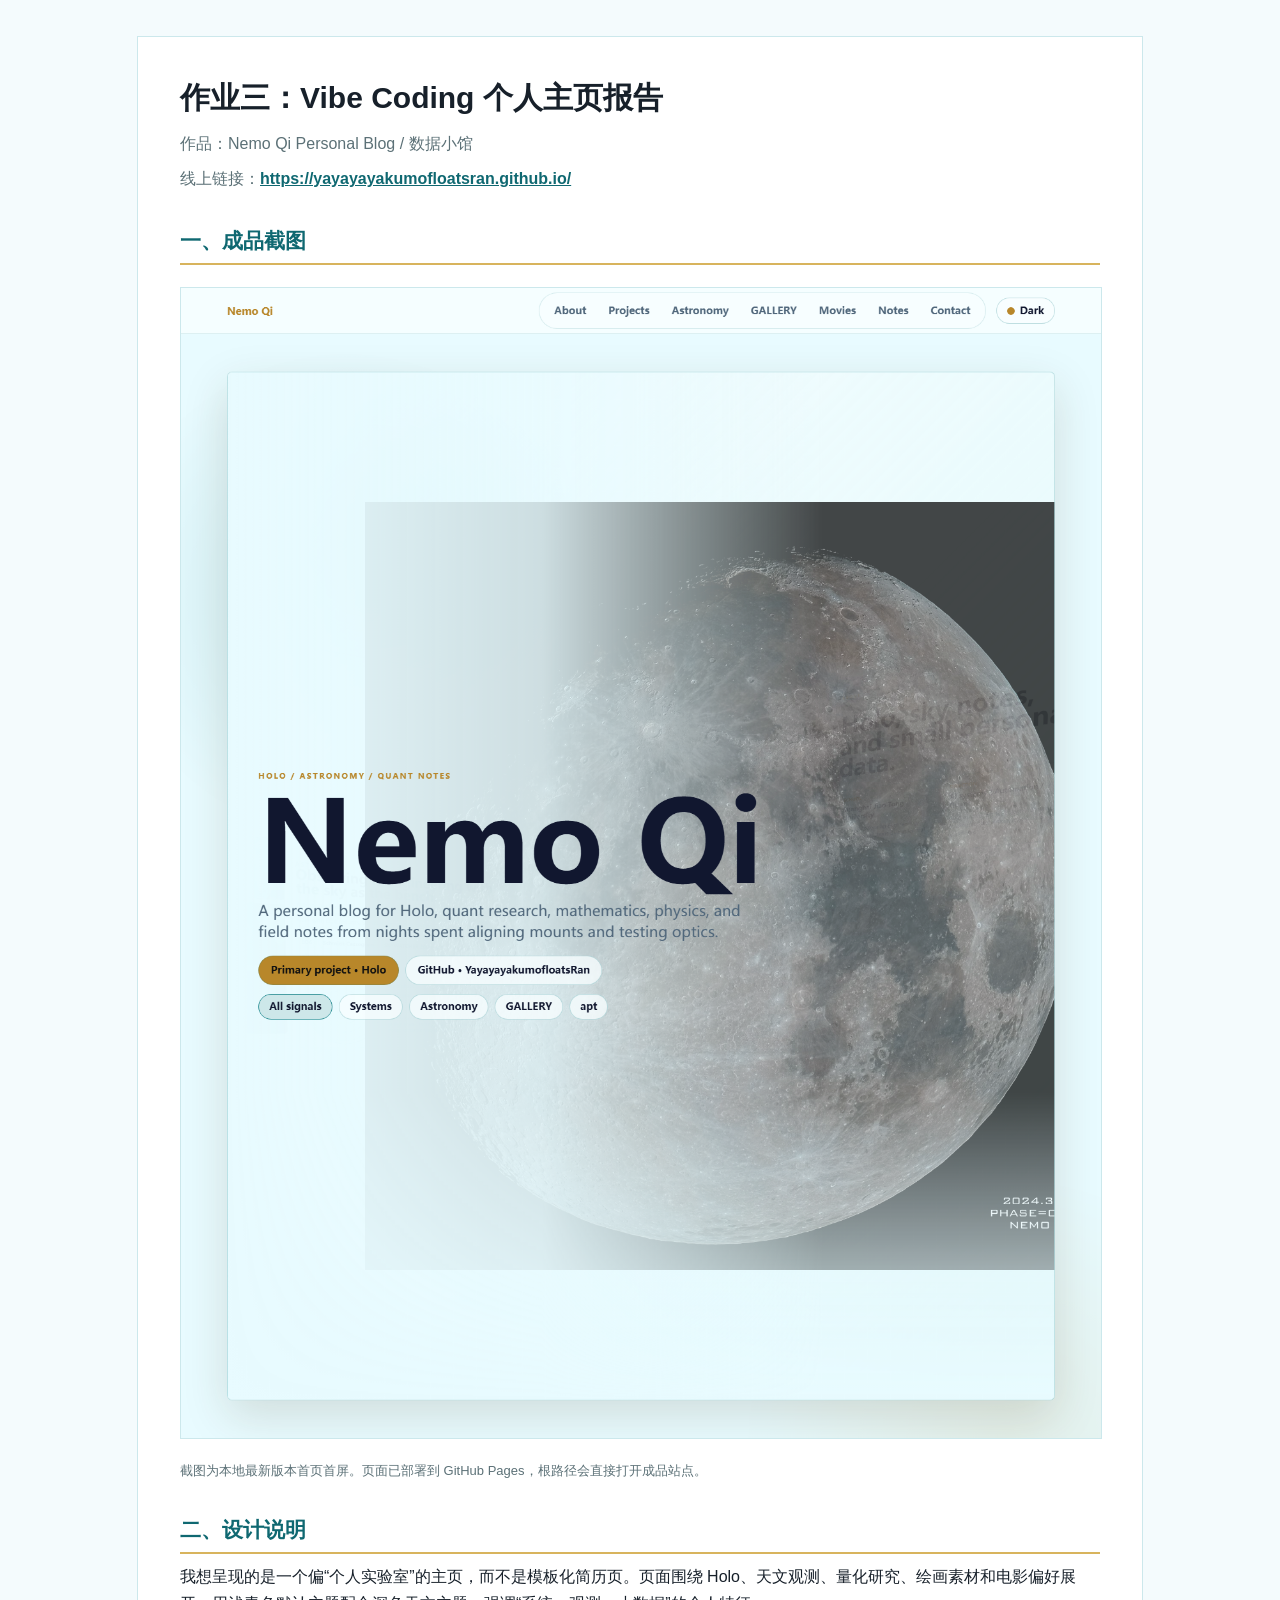
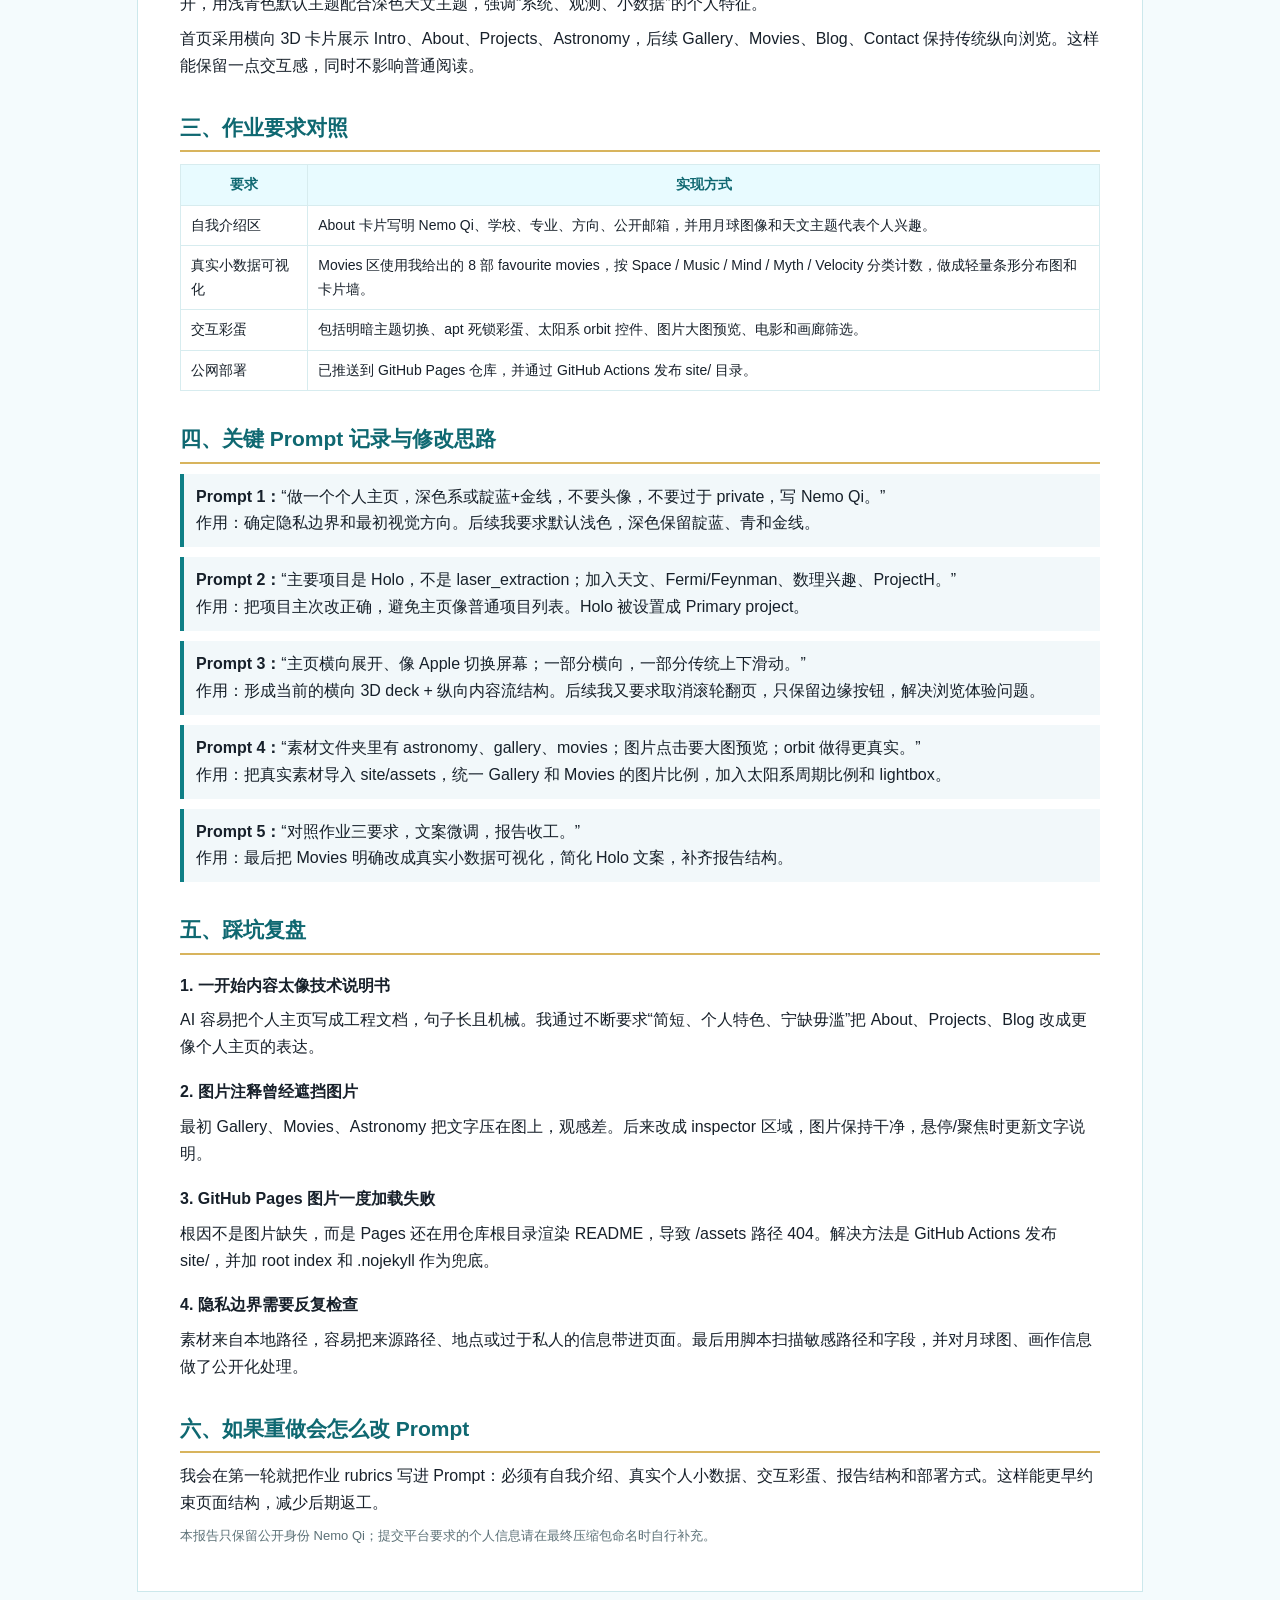
==== docs/assignment_report.html @ cadf2d02 "Finalize assignment copy and report" ====
<!doctype html>
<html lang="zh-CN">
<head>
  <meta charset="UTF-8" />
  <title>作业三 Vibe Coding 个人主页报告</title>
  <style>
    :root { color: #17202a; background: #f4fbfd; font-family: "Microsoft YaHei", "Segoe UI", sans-serif; }
    body { margin: 0; padding: 36px; line-height: 1.68; }
    main { max-width: 920px; margin: 0 auto; padding: 36px 42px; background: #ffffff; border: 1px solid #cce8ec; }
    h1 { margin: 0 0 8px; font-size: 30px; }
    h2 { margin: 30px 0 10px; font-size: 21px; color: #0f6871; border-bottom: 2px solid #d8b45d; padding-bottom: 5px; }
    h3 { margin: 18px 0 6px; font-size: 16px; color: #17202a; }
    p { margin: 8px 0; }
    a { color: #0f6871; font-weight: 700; }
    img { max-width: 100%; border: 1px solid #cce8ec; margin: 12px 0 4px; }
    table { width: 100%; border-collapse: collapse; margin: 12px 0; font-size: 14px; }
    th, td { border: 1px solid #d7ecef; padding: 8px 10px; vertical-align: top; }
    th { background: #e8fbff; color: #0f6871; }
    ul { margin: 8px 0 8px 20px; padding: 0; }
    .meta { color: #5c7177; }
    .shot-note { color: #5c7177; font-size: 13px; }
    .prompt { background: #f2f8fa; border-left: 4px solid #0f7f86; padding: 10px 12px; margin: 10px 0; }
    .small { color: #5c7177; font-size: 13px; }
  </style>
</head>
<body>
<main>
  <h1>作业三：Vibe Coding 个人主页报告</h1>
  <p class="meta">作品：Nemo Qi Personal Blog / 数据小馆</p>
  <p class="meta">线上链接：<a href="https://yayayayakumofloatsran.github.io/">https://yayayayakumofloatsran.github.io/</a></p>

  <h2>一、成品截图</h2>
  <img src="report_assets/homepage-screenshot.png" alt="Nemo Qi personal homepage screenshot" />
  <p class="shot-note">截图为本地最新版本首页首屏。页面已部署到 GitHub Pages，根路径会直接打开成品站点。</p>

  <h2>二、设计说明</h2>
  <p>我想呈现的是一个偏“个人实验室”的主页，而不是模板化简历页。页面围绕 Holo、天文观测、量化研究、绘画素材和电影偏好展开，用浅青色默认主题配合深色天文主题，强调“系统、观测、小数据”的个人特征。</p>
  <p>首页采用横向 3D 卡片展示 Intro、About、Projects、Astronomy，后续 Gallery、Movies、Blog、Contact 保持传统纵向浏览。这样能保留一点交互感，同时不影响普通阅读。</p>

  <h2>三、作业要求对照</h2>
  <table>
    <tr><th>要求</th><th>实现方式</th></tr>
    <tr><td>自我介绍区</td><td>About 卡片写明 Nemo Qi、学校、专业、方向、公开邮箱，并用月球图像和天文主题代表个人兴趣。</td></tr>
    <tr><td>真实小数据可视化</td><td>Movies 区使用我给出的 8 部 favourite movies，按 Space / Music / Mind / Myth / Velocity 分类计数，做成轻量条形分布图和卡片墙。</td></tr>
    <tr><td>交互彩蛋</td><td>包括明暗主题切换、apt 死锁彩蛋、太阳系 orbit 控件、图片大图预览、电影和画廊筛选。</td></tr>
    <tr><td>公网部署</td><td>已推送到 GitHub Pages 仓库，并通过 GitHub Actions 发布 site/ 目录。</td></tr>
  </table>

  <h2>四、关键 Prompt 记录与修改思路</h2>
  <div class="prompt"><strong>Prompt 1：</strong>“做一个个人主页，深色系或靛蓝+金线，不要头像，不要过于 private，写 Nemo Qi。”<br />作用：确定隐私边界和最初视觉方向。后续我要求默认浅色，深色保留靛蓝、青和金线。</div>
  <div class="prompt"><strong>Prompt 2：</strong>“主要项目是 Holo，不是 laser_extraction；加入天文、Fermi/Feynman、数理兴趣、ProjectH。”<br />作用：把项目主次改正确，避免主页像普通项目列表。Holo 被设置成 Primary project。</div>
  <div class="prompt"><strong>Prompt 3：</strong>“主页横向展开、像 Apple 切换屏幕；一部分横向，一部分传统上下滑动。”<br />作用：形成当前的横向 3D deck + 纵向内容流结构。后续我又要求取消滚轮翻页，只保留边缘按钮，解决浏览体验问题。</div>
  <div class="prompt"><strong>Prompt 4：</strong>“素材文件夹里有 astronomy、gallery、movies；图片点击要大图预览；orbit 做得更真实。”<br />作用：把真实素材导入 site/assets，统一 Gallery 和 Movies 的图片比例，加入太阳系周期比例和 lightbox。</div>
  <div class="prompt"><strong>Prompt 5：</strong>“对照作业三要求，文案微调，报告收工。”<br />作用：最后把 Movies 明确改成真实小数据可视化，简化 Holo 文案，补齐报告结构。</div>

  <h2>五、踩坑复盘</h2>
  <h3>1. 一开始内容太像技术说明书</h3>
  <p>AI 容易把个人主页写成工程文档，句子长且机械。我通过不断要求“简短、个人特色、宁缺毋滥”把 About、Projects、Blog 改成更像个人主页的表达。</p>
  <h3>2. 图片注释曾经遮挡图片</h3>
  <p>最初 Gallery、Movies、Astronomy 把文字压在图上，观感差。后来改成 inspector 区域，图片保持干净，悬停/聚焦时更新文字说明。</p>
  <h3>3. GitHub Pages 图片一度加载失败</h3>
  <p>根因不是图片缺失，而是 Pages 还在用仓库根目录渲染 README，导致 /assets 路径 404。解决方法是 GitHub Actions 发布 site/，并加 root index 和 .nojekyll 作为兜底。</p>
  <h3>4. 隐私边界需要反复检查</h3>
  <p>素材来自本地路径，容易把来源路径、地点或过于私人的信息带进页面。最后用脚本扫描敏感路径和字段，并对月球图、画作信息做了公开化处理。</p>

  <h2>六、如果重做会怎么改 Prompt</h2>
  <p>我会在第一轮就把作业 rubrics 写进 Prompt：必须有自我介绍、真实个人小数据、交互彩蛋、报告结构和部署方式。这样能更早约束页面结构，减少后期返工。</p>
  <p class="small">本报告只保留公开身份 Nemo Qi；提交平台要求的个人信息请在最终压缩包命名时自行补充。</p>
</main>
</body>
</html>
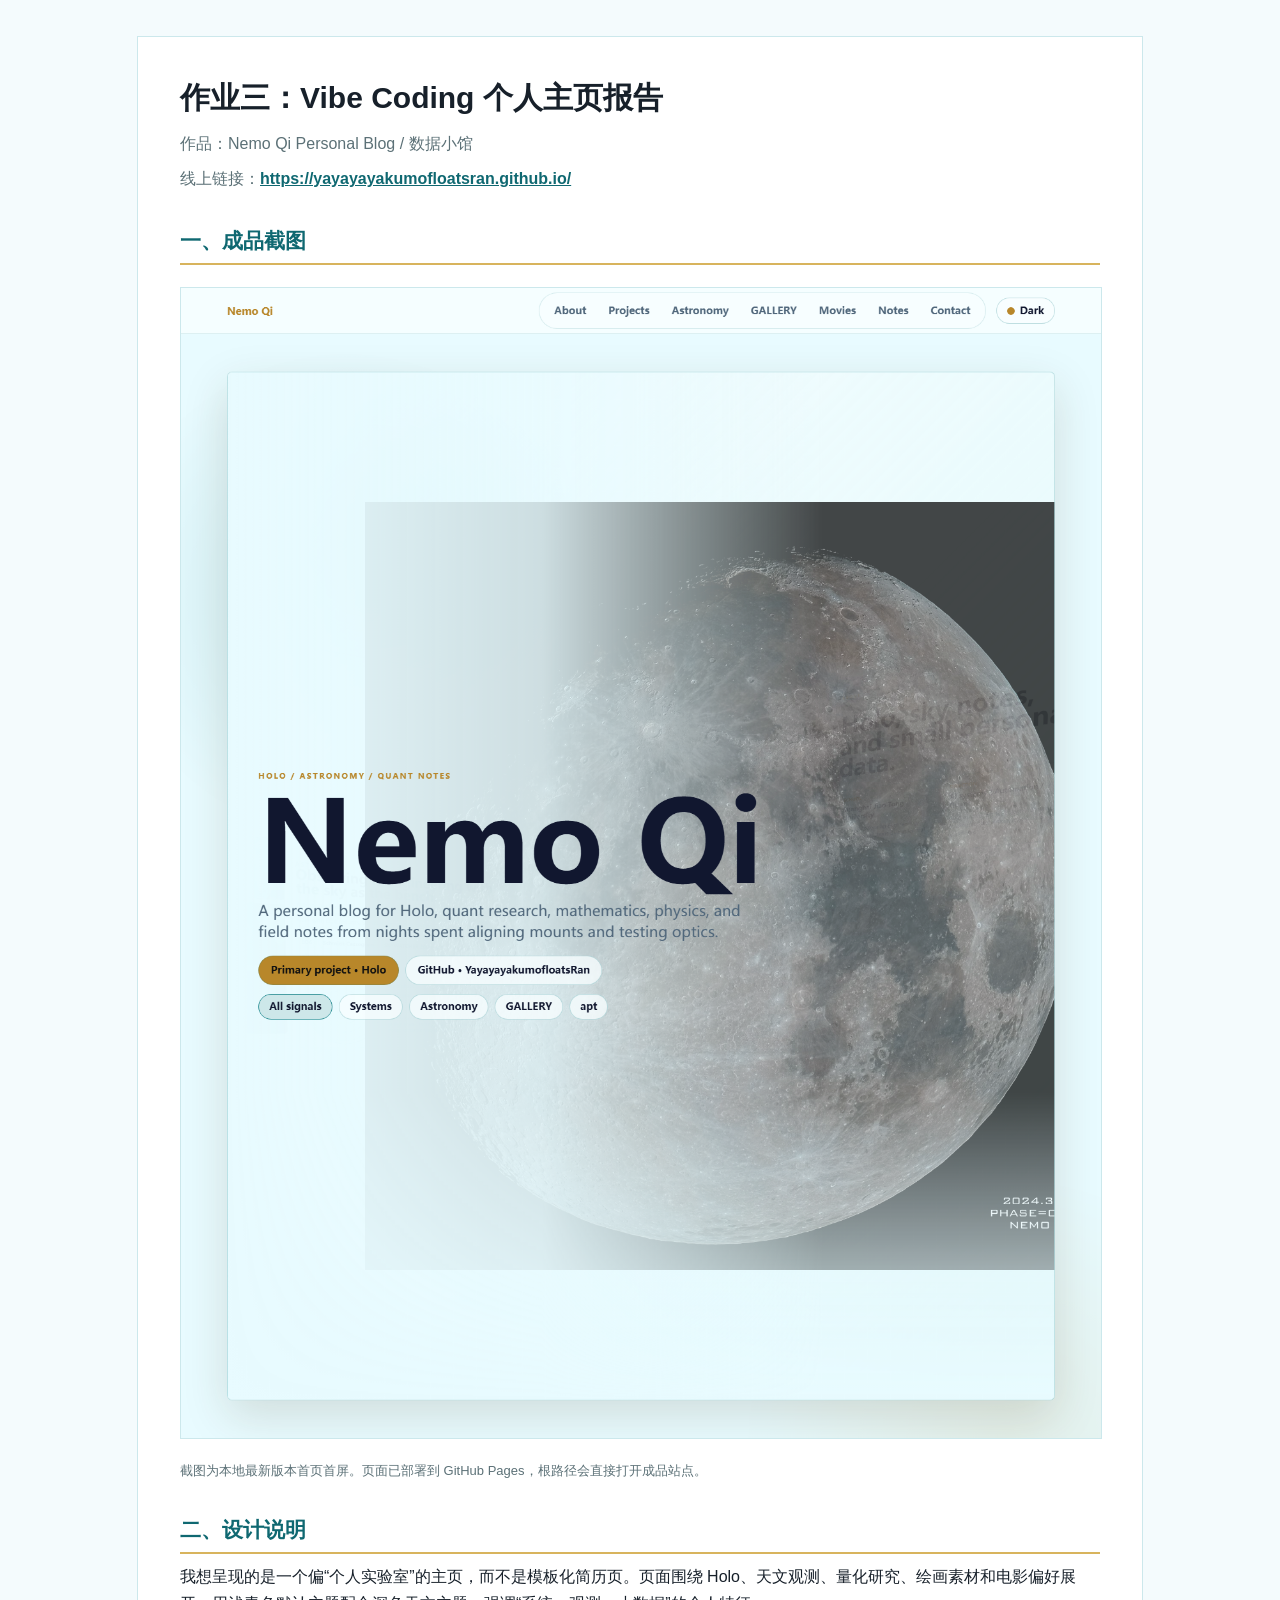
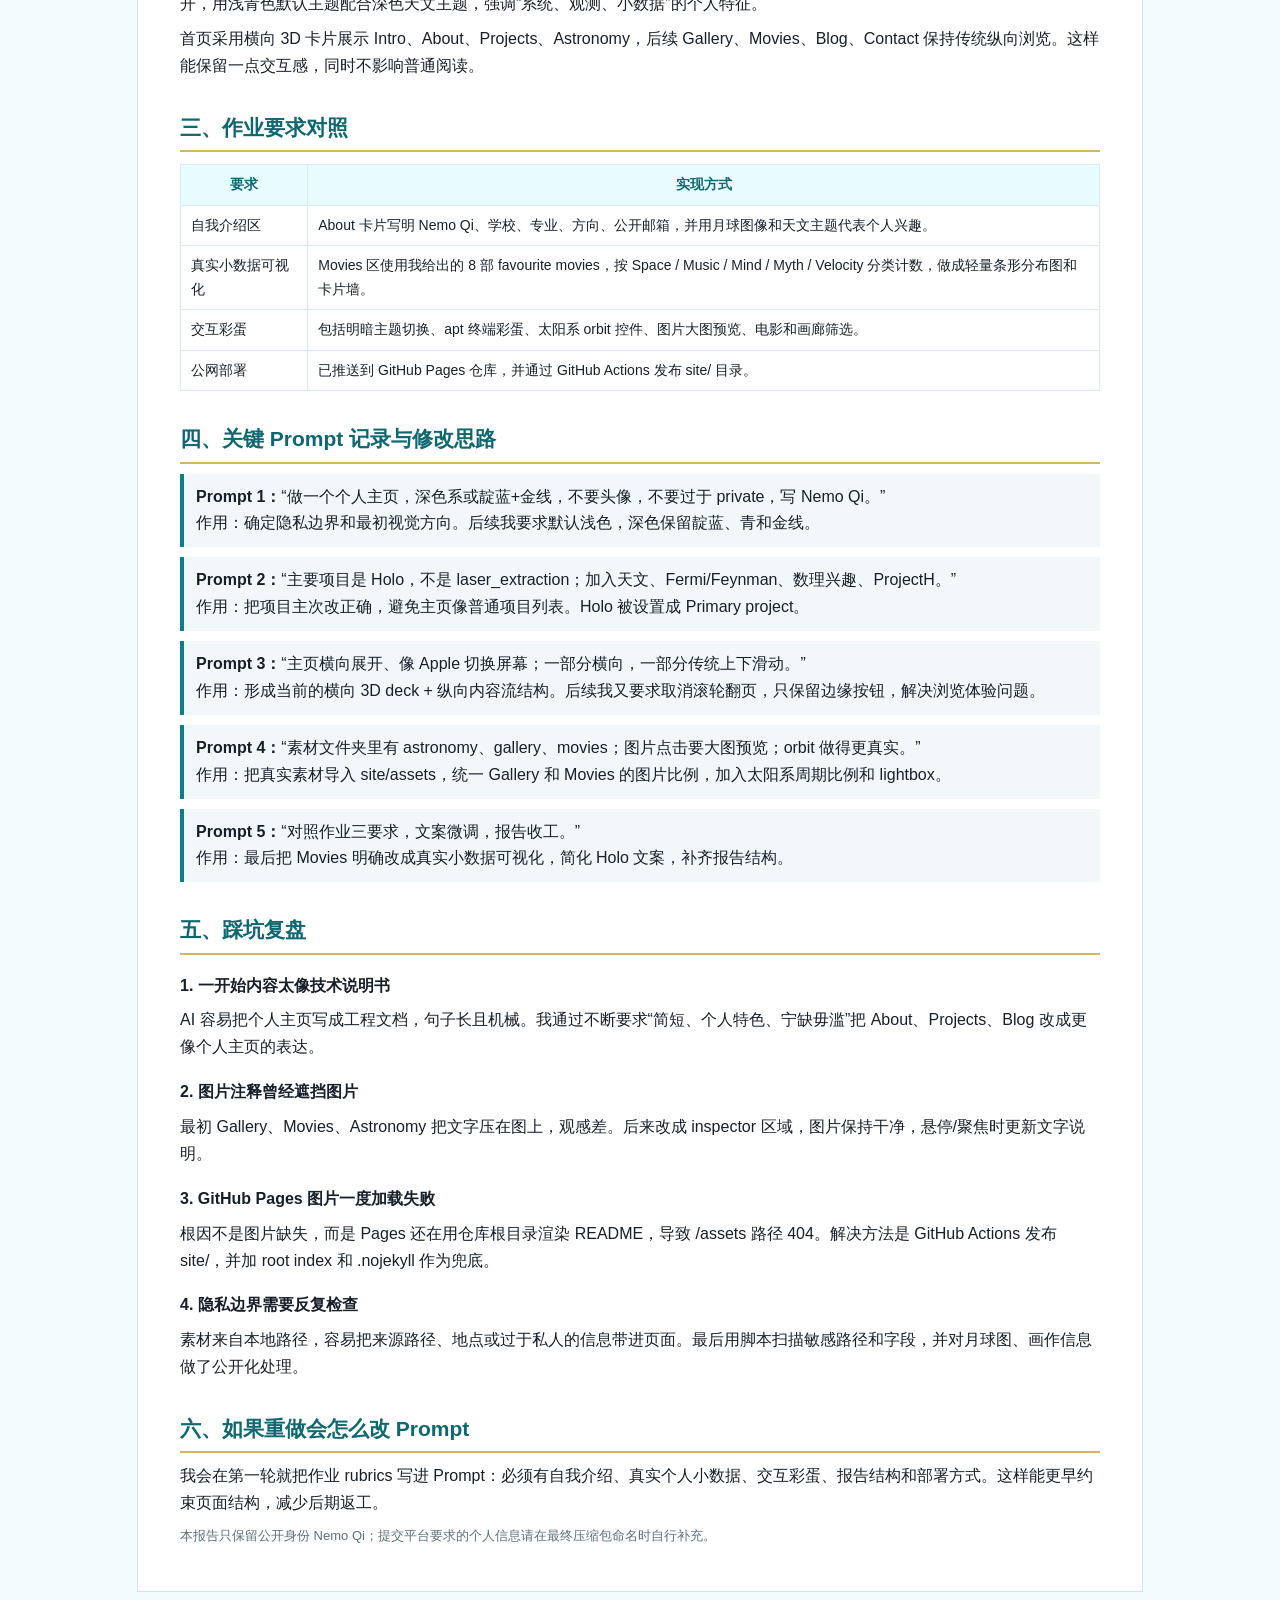
==== commit 47f6ebd4: "Tighten apt and contact copy" ====
--- a/docs/assignment_report.html
+++ b/docs/assignment_report.html
@@ -42,7 +42,7 @@
     <tr><th>要求</th><th>实现方式</th></tr>
     <tr><td>自我介绍区</td><td>About 卡片写明 Nemo Qi、学校、专业、方向、公开邮箱，并用月球图像和天文主题代表个人兴趣。</td></tr>
     <tr><td>真实小数据可视化</td><td>Movies 区使用我给出的 8 部 favourite movies，按 Space / Music / Mind / Myth / Velocity 分类计数，做成轻量条形分布图和卡片墙。</td></tr>
-    <tr><td>交互彩蛋</td><td>包括明暗主题切换、apt 死锁彩蛋、太阳系 orbit 控件、图片大图预览、电影和画廊筛选。</td></tr>
+    <tr><td>交互彩蛋</td><td>包括明暗主题切换、apt 终端彩蛋、太阳系 orbit 控件、图片大图预览、电影和画廊筛选。</td></tr>
     <tr><td>公网部署</td><td>已推送到 GitHub Pages 仓库，并通过 GitHub Actions 发布 site/ 目录。</td></tr>
   </table>
 
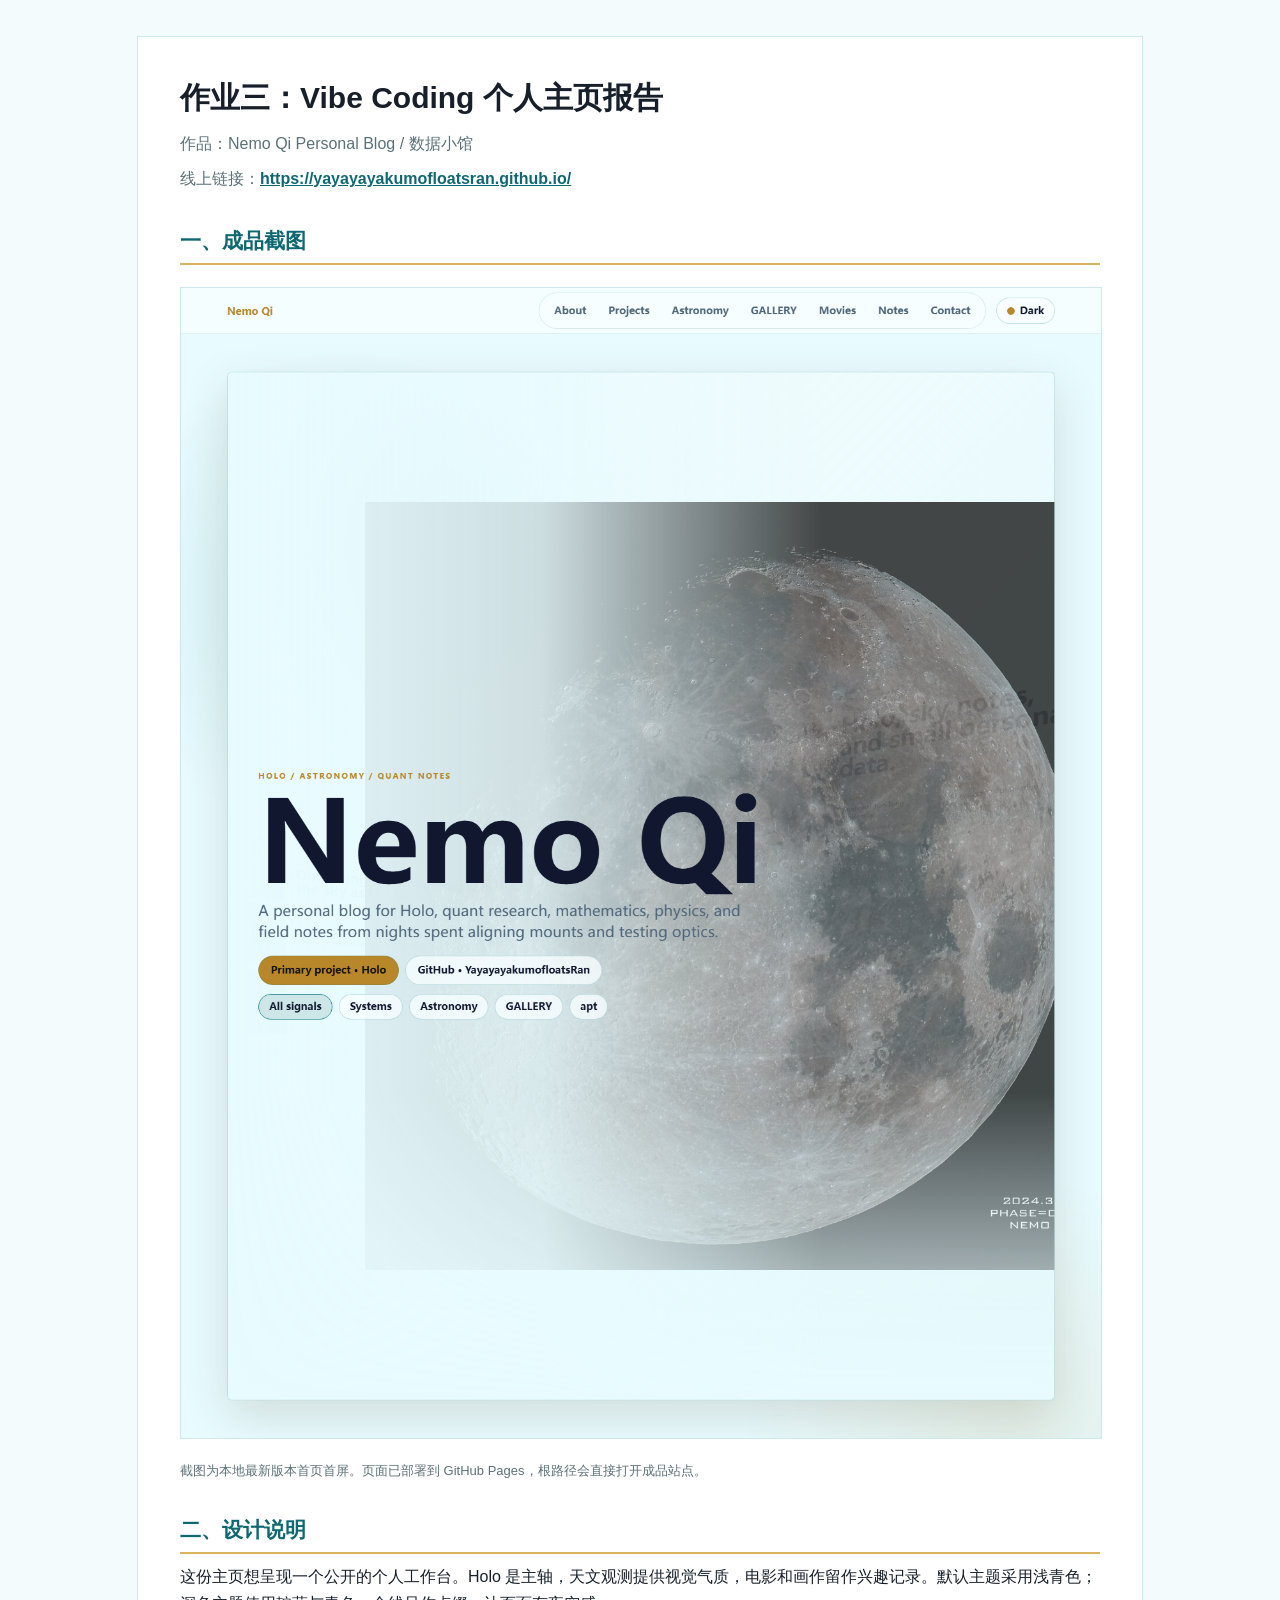
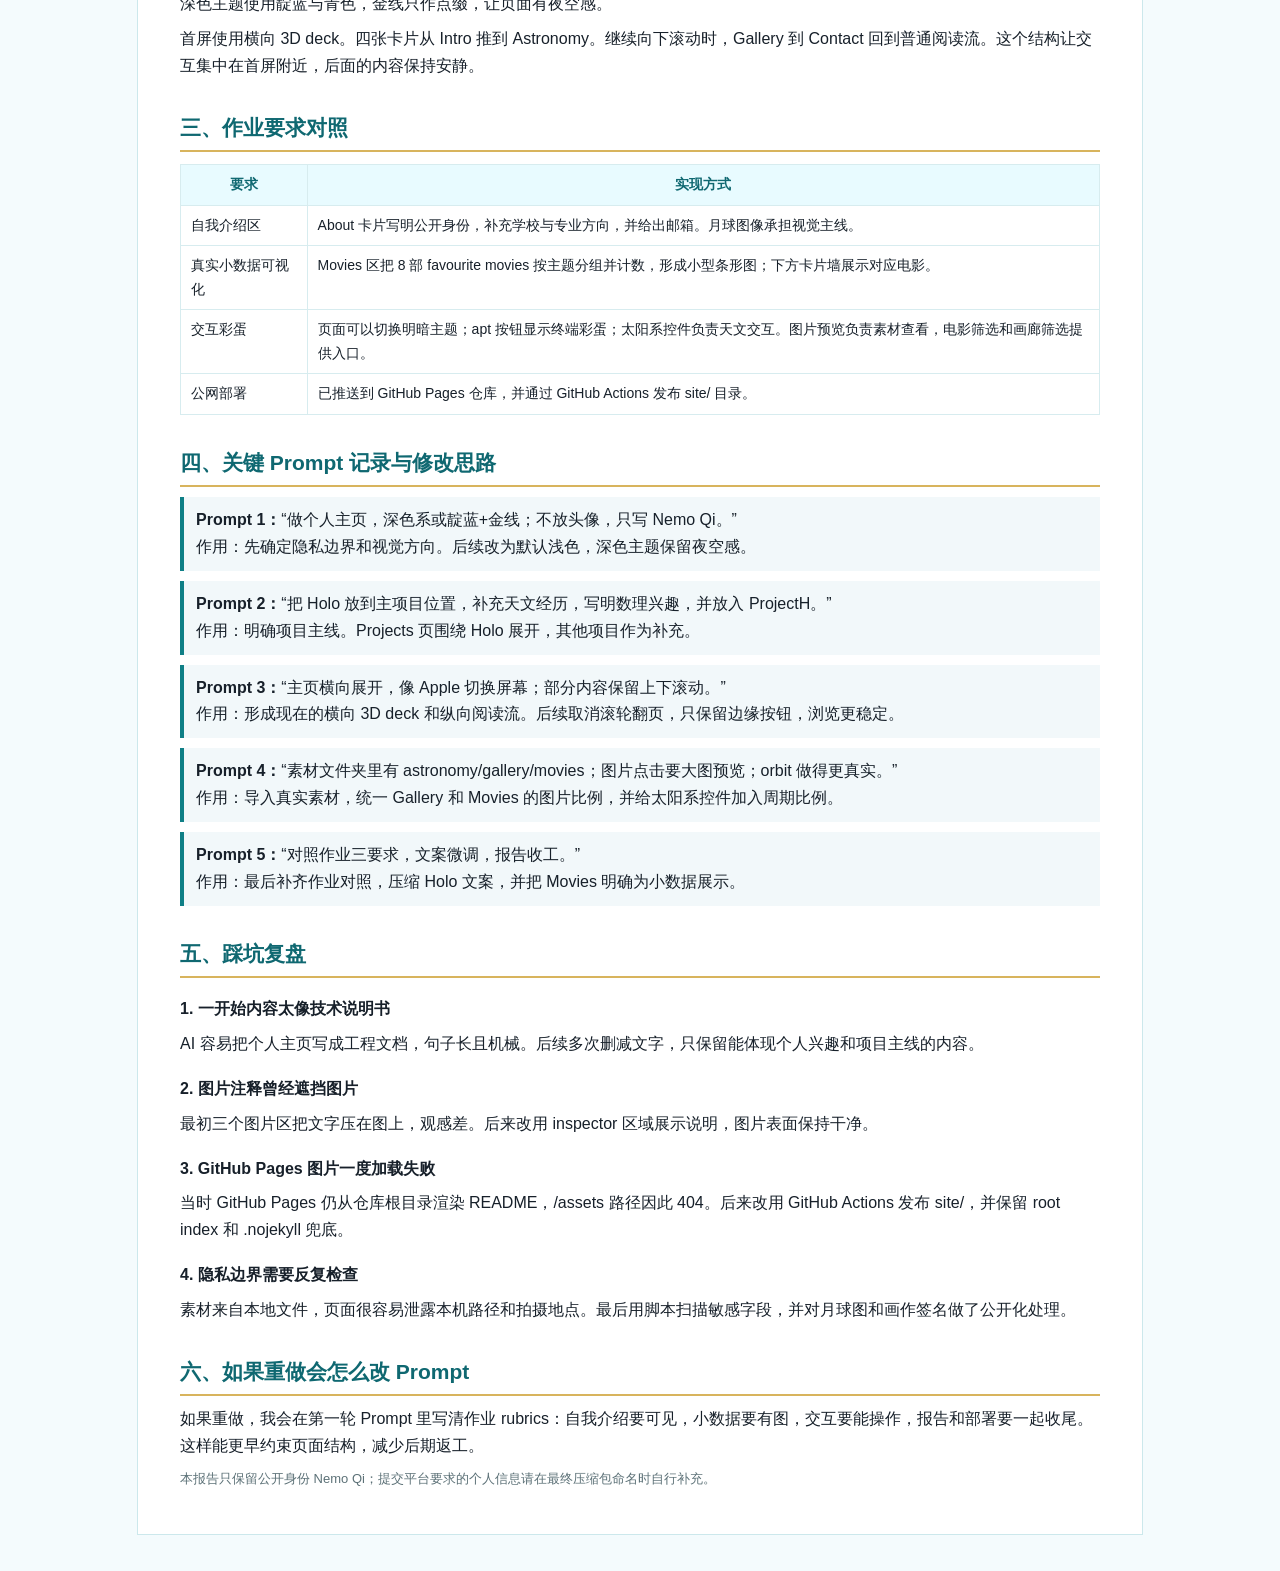
==== commit 8c73e48a: "Revise assignment report copy" ====
--- a/docs/assignment_report.html
+++ b/docs/assignment_report.html
@@ -34,37 +34,37 @@
   <p class="shot-note">截图为本地最新版本首页首屏。页面已部署到 GitHub Pages，根路径会直接打开成品站点。</p>
 
   <h2>二、设计说明</h2>
-  <p>我想呈现的是一个偏“个人实验室”的主页，而不是模板化简历页。页面围绕 Holo、天文观测、量化研究、绘画素材和电影偏好展开，用浅青色默认主题配合深色天文主题，强调“系统、观测、小数据”的个人特征。</p>
-  <p>首页采用横向 3D 卡片展示 Intro、About、Projects、Astronomy，后续 Gallery、Movies、Blog、Contact 保持传统纵向浏览。这样能保留一点交互感，同时不影响普通阅读。</p>
+  <p>这份主页想呈现一个公开的个人工作台。Holo 是主轴，天文观测提供视觉气质，电影和画作留作兴趣记录。默认主题采用浅青色；深色主题使用靛蓝与青色，金线只作点缀，让页面有夜空感。</p>
+  <p>首屏使用横向 3D deck。四张卡片从 Intro 推到 Astronomy。继续向下滚动时，Gallery 到 Contact 回到普通阅读流。这个结构让交互集中在首屏附近，后面的内容保持安静。</p>
 
   <h2>三、作业要求对照</h2>
   <table>
     <tr><th>要求</th><th>实现方式</th></tr>
-    <tr><td>自我介绍区</td><td>About 卡片写明 Nemo Qi、学校、专业、方向、公开邮箱，并用月球图像和天文主题代表个人兴趣。</td></tr>
-    <tr><td>真实小数据可视化</td><td>Movies 区使用我给出的 8 部 favourite movies，按 Space / Music / Mind / Myth / Velocity 分类计数，做成轻量条形分布图和卡片墙。</td></tr>
-    <tr><td>交互彩蛋</td><td>包括明暗主题切换、apt 终端彩蛋、太阳系 orbit 控件、图片大图预览、电影和画廊筛选。</td></tr>
+    <tr><td>自我介绍区</td><td>About 卡片写明公开身份，补充学校与专业方向，并给出邮箱。月球图像承担视觉主线。</td></tr>
+    <tr><td>真实小数据可视化</td><td>Movies 区把 8 部 favourite movies 按主题分组并计数，形成小型条形图；下方卡片墙展示对应电影。</td></tr>
+    <tr><td>交互彩蛋</td><td>页面可以切换明暗主题；apt 按钮显示终端彩蛋；太阳系控件负责天文交互。图片预览负责素材查看，电影筛选和画廊筛选提供入口。</td></tr>
     <tr><td>公网部署</td><td>已推送到 GitHub Pages 仓库，并通过 GitHub Actions 发布 site/ 目录。</td></tr>
   </table>
 
   <h2>四、关键 Prompt 记录与修改思路</h2>
-  <div class="prompt"><strong>Prompt 1：</strong>“做一个个人主页，深色系或靛蓝+金线，不要头像，不要过于 private，写 Nemo Qi。”<br />作用：确定隐私边界和最初视觉方向。后续我要求默认浅色，深色保留靛蓝、青和金线。</div>
-  <div class="prompt"><strong>Prompt 2：</strong>“主要项目是 Holo，不是 laser_extraction；加入天文、Fermi/Feynman、数理兴趣、ProjectH。”<br />作用：把项目主次改正确，避免主页像普通项目列表。Holo 被设置成 Primary project。</div>
-  <div class="prompt"><strong>Prompt 3：</strong>“主页横向展开、像 Apple 切换屏幕；一部分横向，一部分传统上下滑动。”<br />作用：形成当前的横向 3D deck + 纵向内容流结构。后续我又要求取消滚轮翻页，只保留边缘按钮，解决浏览体验问题。</div>
-  <div class="prompt"><strong>Prompt 4：</strong>“素材文件夹里有 astronomy、gallery、movies；图片点击要大图预览；orbit 做得更真实。”<br />作用：把真实素材导入 site/assets，统一 Gallery 和 Movies 的图片比例，加入太阳系周期比例和 lightbox。</div>
-  <div class="prompt"><strong>Prompt 5：</strong>“对照作业三要求，文案微调，报告收工。”<br />作用：最后把 Movies 明确改成真实小数据可视化，简化 Holo 文案，补齐报告结构。</div>
+  <div class="prompt"><strong>Prompt 1：</strong>“做个人主页，深色系或靛蓝+金线；不放头像，只写 Nemo Qi。”<br />作用：先确定隐私边界和视觉方向。后续改为默认浅色，深色主题保留夜空感。</div>
+  <div class="prompt"><strong>Prompt 2：</strong>“把 Holo 放到主项目位置，补充天文经历，写明数理兴趣，并放入 ProjectH。”<br />作用：明确项目主线。Projects 页围绕 Holo 展开，其他项目作为补充。</div>
+  <div class="prompt"><strong>Prompt 3：</strong>“主页横向展开，像 Apple 切换屏幕；部分内容保留上下滚动。”<br />作用：形成现在的横向 3D deck 和纵向阅读流。后续取消滚轮翻页，只保留边缘按钮，浏览更稳定。</div>
+  <div class="prompt"><strong>Prompt 4：</strong>“素材文件夹里有 astronomy/gallery/movies；图片点击要大图预览；orbit 做得更真实。”<br />作用：导入真实素材，统一 Gallery 和 Movies 的图片比例，并给太阳系控件加入周期比例。</div>
+  <div class="prompt"><strong>Prompt 5：</strong>“对照作业三要求，文案微调，报告收工。”<br />作用：最后补齐作业对照，压缩 Holo 文案，并把 Movies 明确为小数据展示。</div>
 
   <h2>五、踩坑复盘</h2>
   <h3>1. 一开始内容太像技术说明书</h3>
-  <p>AI 容易把个人主页写成工程文档，句子长且机械。我通过不断要求“简短、个人特色、宁缺毋滥”把 About、Projects、Blog 改成更像个人主页的表达。</p>
+  <p>AI 容易把个人主页写成工程文档，句子长且机械。后续多次删减文字，只保留能体现个人兴趣和项目主线的内容。</p>
   <h3>2. 图片注释曾经遮挡图片</h3>
-  <p>最初 Gallery、Movies、Astronomy 把文字压在图上，观感差。后来改成 inspector 区域，图片保持干净，悬停/聚焦时更新文字说明。</p>
+  <p>最初三个图片区把文字压在图上，观感差。后来改用 inspector 区域展示说明，图片表面保持干净。</p>
   <h3>3. GitHub Pages 图片一度加载失败</h3>
-  <p>根因不是图片缺失，而是 Pages 还在用仓库根目录渲染 README，导致 /assets 路径 404。解决方法是 GitHub Actions 发布 site/，并加 root index 和 .nojekyll 作为兜底。</p>
+  <p>当时 GitHub Pages 仍从仓库根目录渲染 README，/assets 路径因此 404。后来改用 GitHub Actions 发布 site/，并保留 root index 和 .nojekyll 兜底。</p>
   <h3>4. 隐私边界需要反复检查</h3>
-  <p>素材来自本地路径，容易把来源路径、地点或过于私人的信息带进页面。最后用脚本扫描敏感路径和字段，并对月球图、画作信息做了公开化处理。</p>
+  <p>素材来自本地文件，页面很容易泄露本机路径和拍摄地点。最后用脚本扫描敏感字段，并对月球图和画作签名做了公开化处理。</p>
 
   <h2>六、如果重做会怎么改 Prompt</h2>
-  <p>我会在第一轮就把作业 rubrics 写进 Prompt：必须有自我介绍、真实个人小数据、交互彩蛋、报告结构和部署方式。这样能更早约束页面结构，减少后期返工。</p>
+  <p>如果重做，我会在第一轮 Prompt 里写清作业 rubrics：自我介绍要可见，小数据要有图，交互要能操作，报告和部署要一起收尾。这样能更早约束页面结构，减少后期返工。</p>
   <p class="small">本报告只保留公开身份 Nemo Qi；提交平台要求的个人信息请在最终压缩包命名时自行补充。</p>
 </main>
 </body>
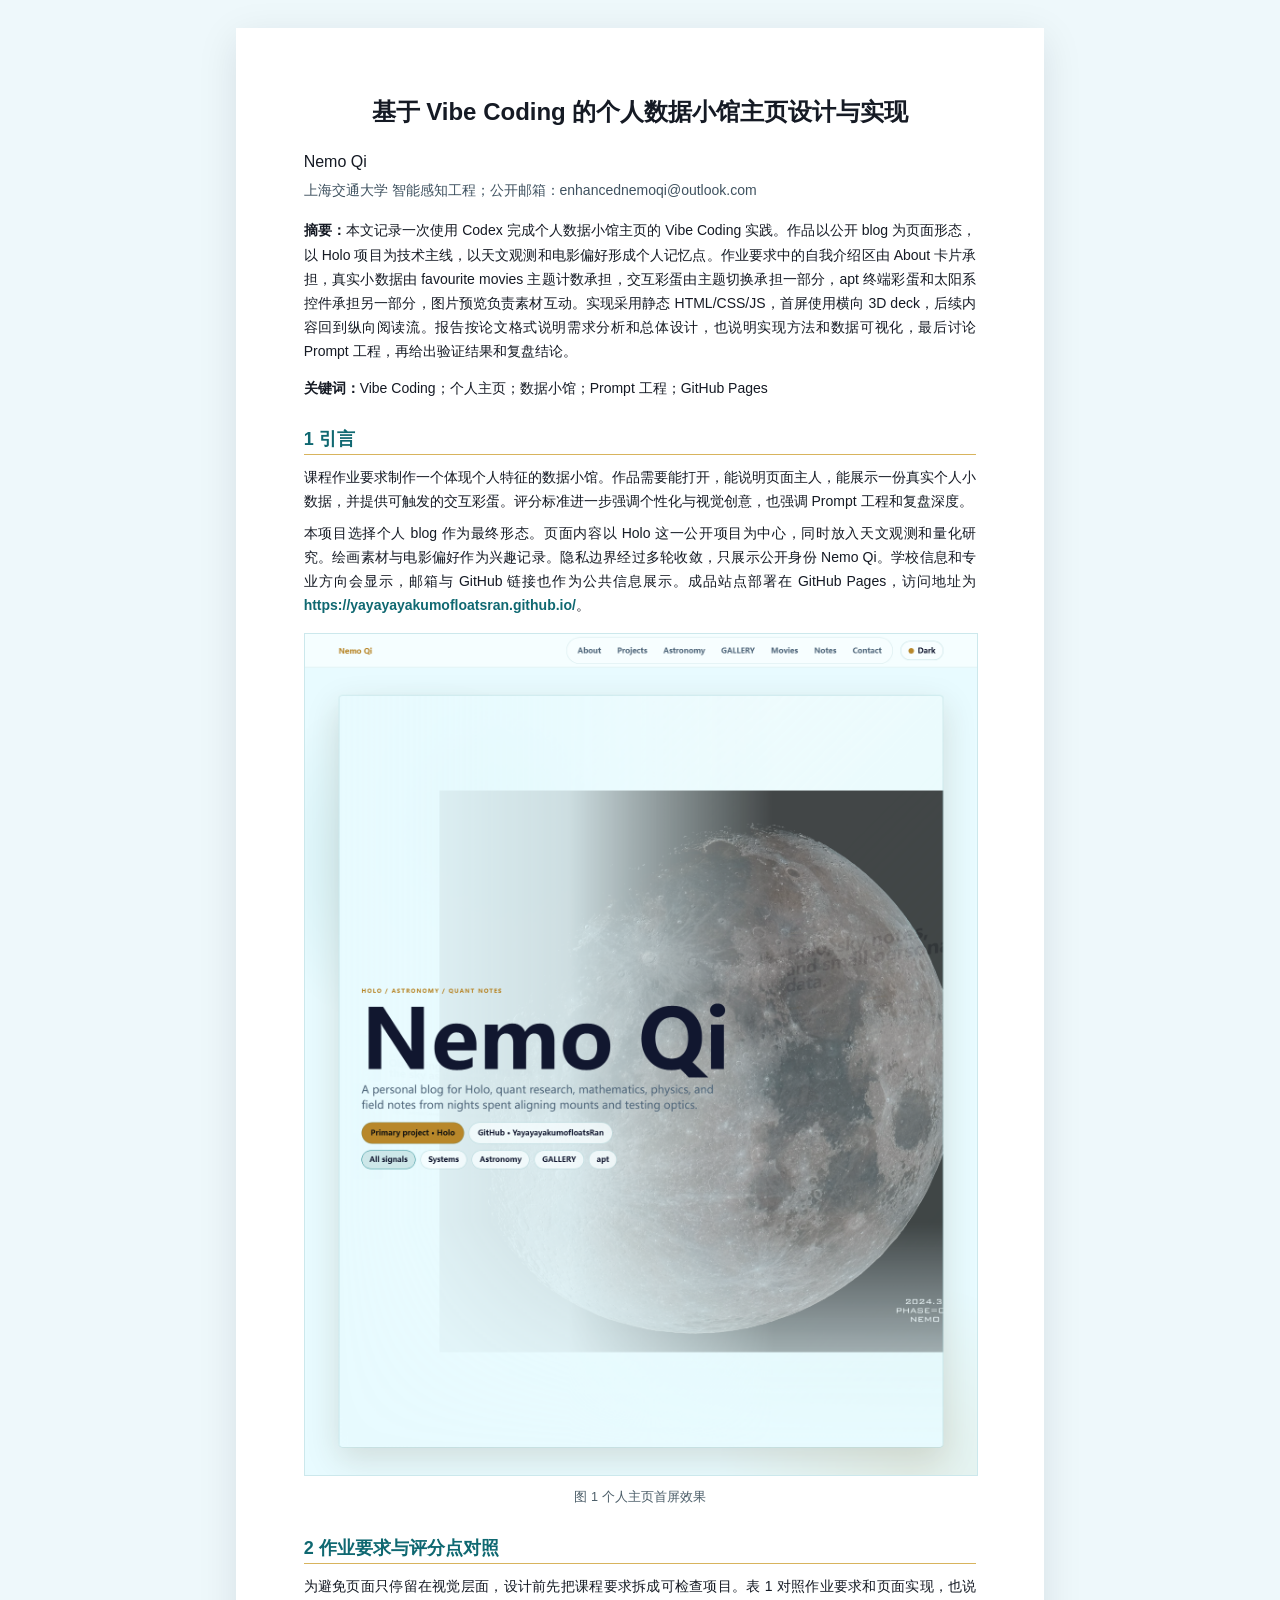
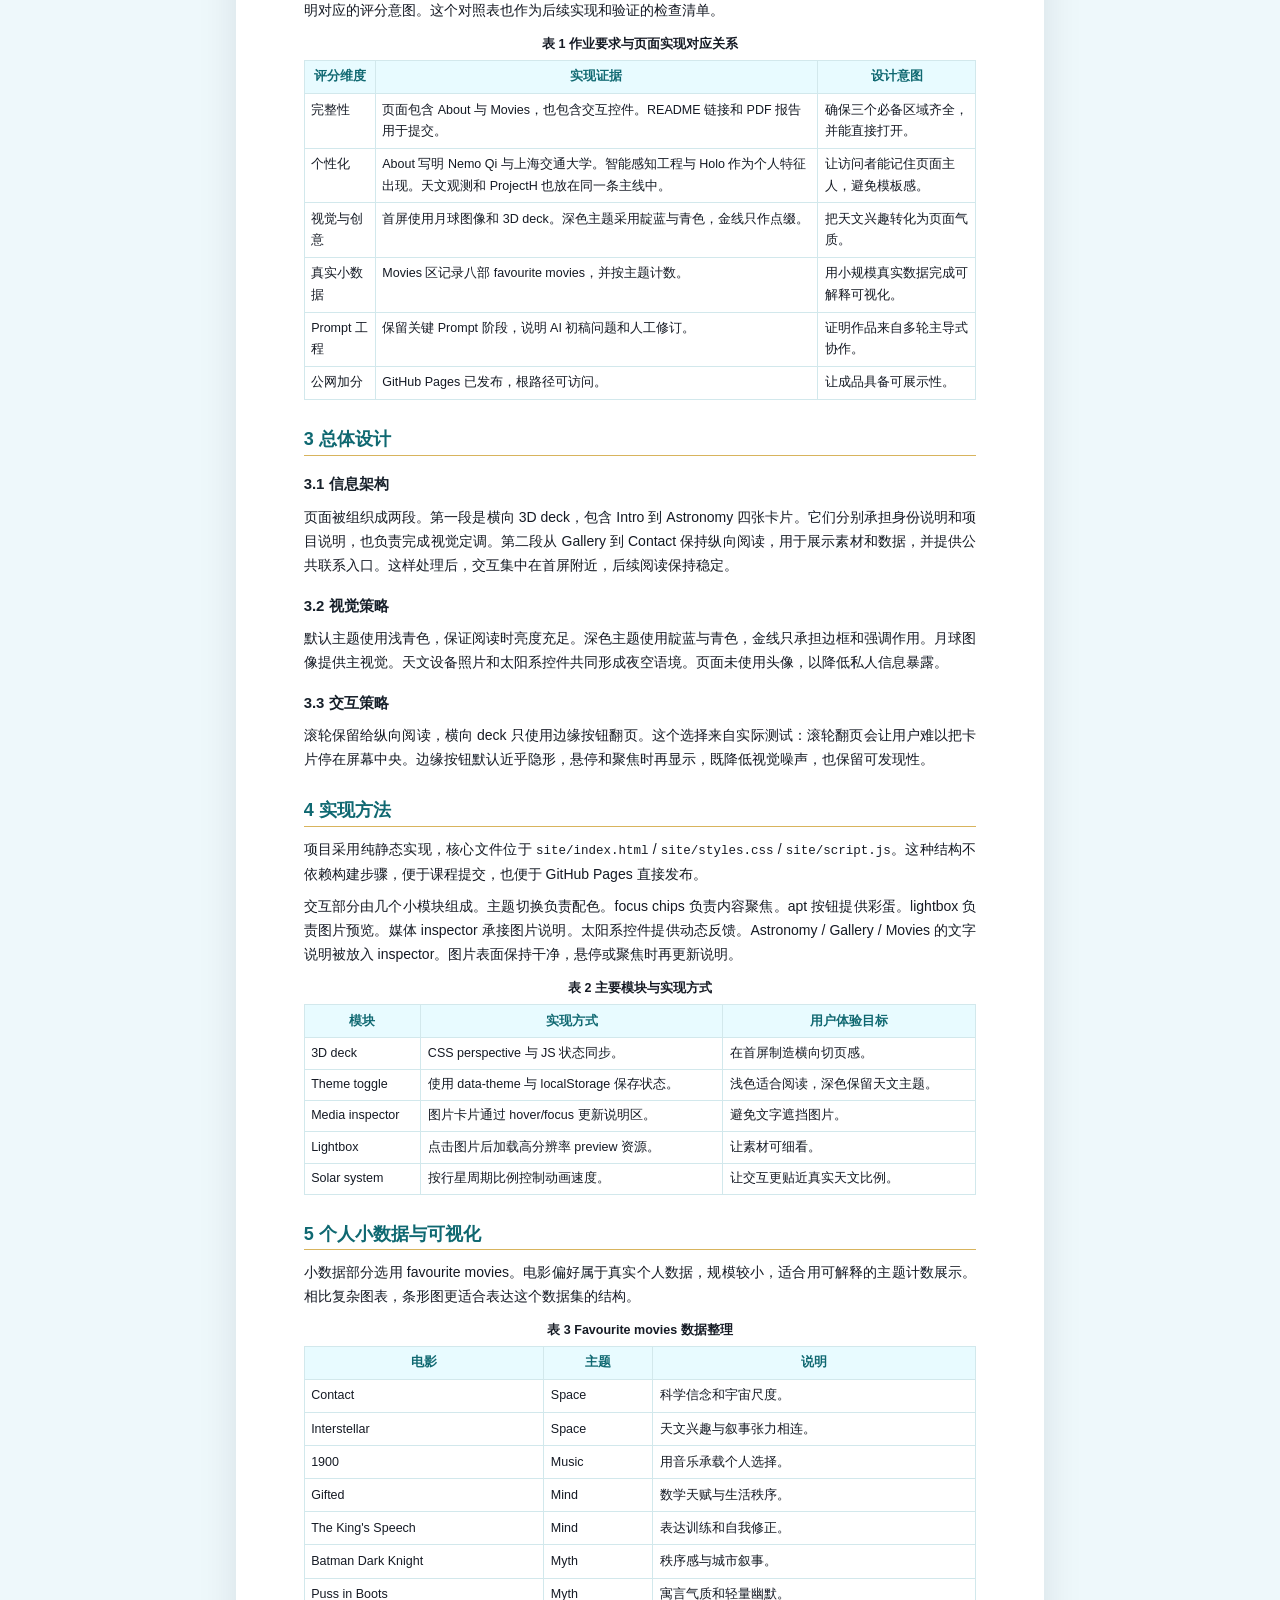
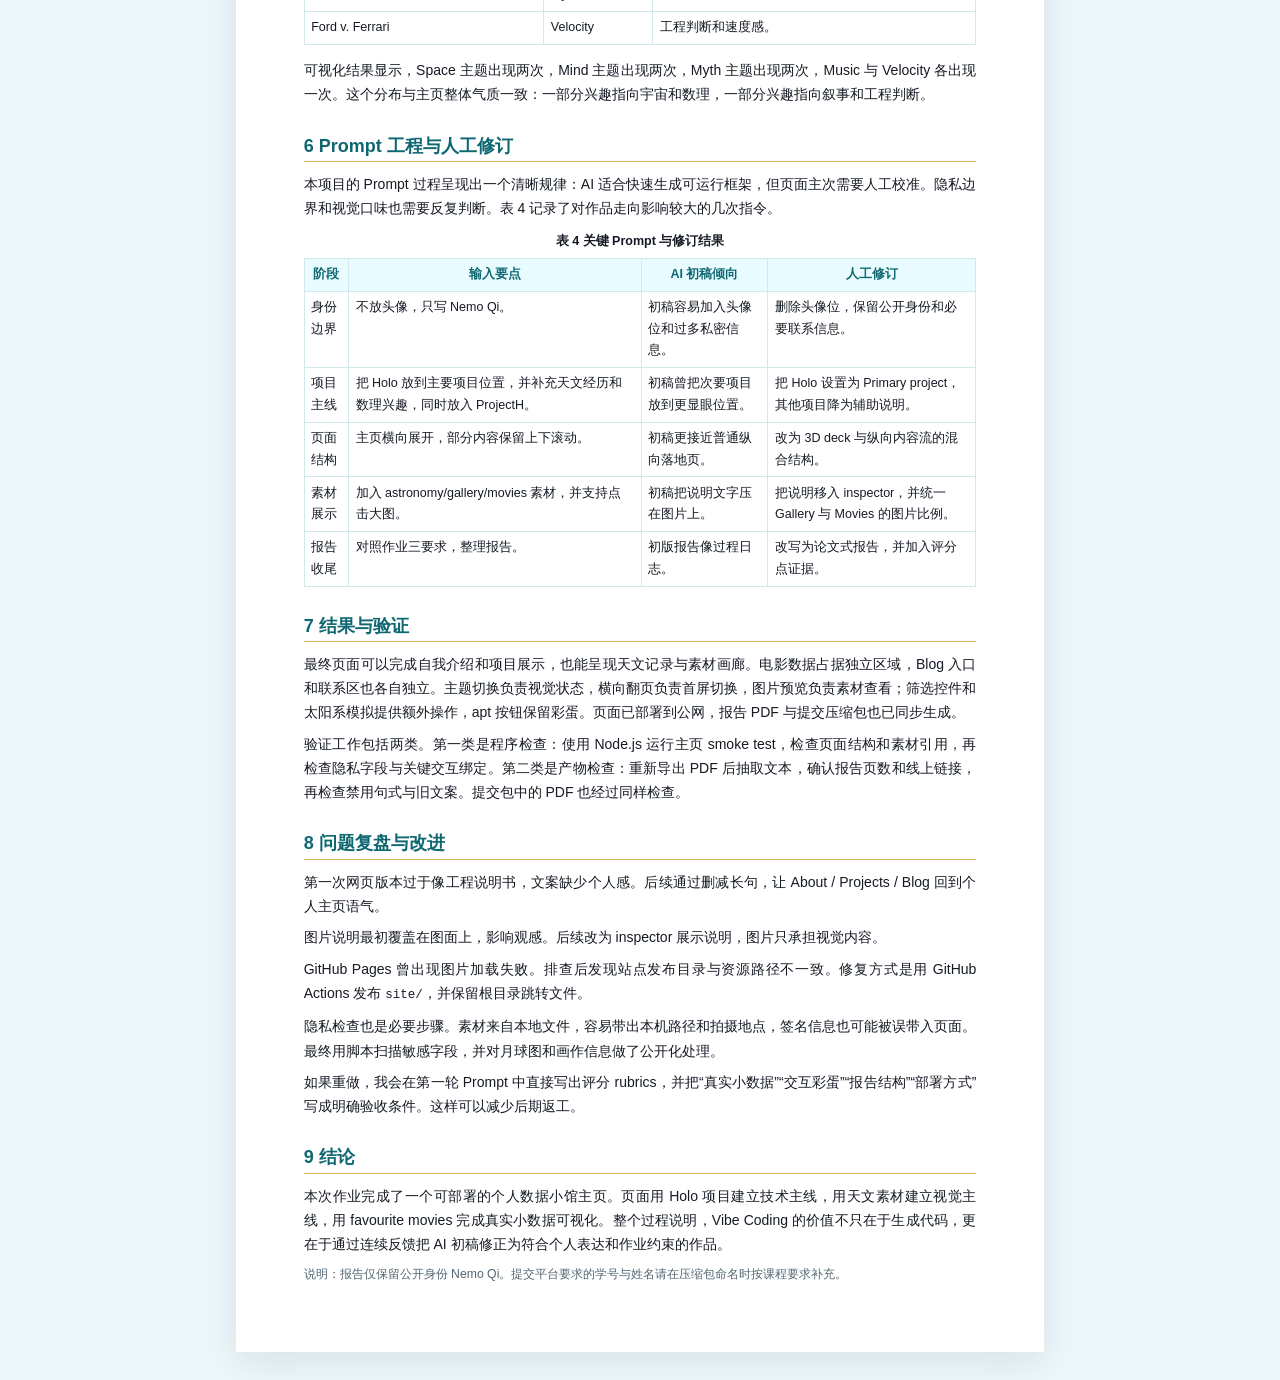
==== commit 08b90494: "Rewrite report in paper format" ====
--- a/docs/assignment_report.html
+++ b/docs/assignment_report.html
@@ -2,70 +2,157 @@
 <html lang="zh-CN">
 <head>
   <meta charset="UTF-8" />
-  <title>作业三 Vibe Coding 个人主页报告</title>
+  <title>基于 Vibe Coding 的个人数据小馆主页设计与实现</title>
   <style>
-    :root { color: #17202a; background: #f4fbfd; font-family: "Microsoft YaHei", "Segoe UI", sans-serif; }
-    body { margin: 0; padding: 36px; line-height: 1.68; }
-    main { max-width: 920px; margin: 0 auto; padding: 36px 42px; background: #ffffff; border: 1px solid #cce8ec; }
-    h1 { margin: 0 0 8px; font-size: 30px; }
-    h2 { margin: 30px 0 10px; font-size: 21px; color: #0f6871; border-bottom: 2px solid #d8b45d; padding-bottom: 5px; }
-    h3 { margin: 18px 0 6px; font-size: 16px; color: #17202a; }
-    p { margin: 8px 0; }
-    a { color: #0f6871; font-weight: 700; }
-    img { max-width: 100%; border: 1px solid #cce8ec; margin: 12px 0 4px; }
-    table { width: 100%; border-collapse: collapse; margin: 12px 0; font-size: 14px; }
-    th, td { border: 1px solid #d7ecef; padding: 8px 10px; vertical-align: top; }
-    th { background: #e8fbff; color: #0f6871; }
-    ul { margin: 8px 0 8px 20px; padding: 0; }
-    .meta { color: #5c7177; }
-    .shot-note { color: #5c7177; font-size: 13px; }
-    .prompt { background: #f2f8fa; border-left: 4px solid #0f7f86; padding: 10px 12px; margin: 10px 0; }
-    .small { color: #5c7177; font-size: 13px; }
+    @page { size: A4; margin: 21mm 18mm 20mm; }
+    :root {
+      color: #151a24;
+      background: #eef8fb;
+      font-family: "Microsoft YaHei", "SimSun", "Songti SC", "Segoe UI", sans-serif;
+      font-size: 10.5pt;
+    }
+    body { margin: 0; background: #eef8fb; line-height: 1.72; }
+    main {
+      max-width: 178mm;
+      margin: 0 auto;
+      padding: 18mm 18mm 16mm;
+      background: #fff;
+      box-shadow: 0 10px 38px rgba(17, 24, 40, 0.10);
+    }
+    .paper-title { text-align: center; margin-bottom: 1.15em; }
+    h1 { margin: 0 0 0.8em; font-size: 18pt; line-height: 1.35; font-weight: 700; }
+    .author { margin: 0.2em 0; font-size: 12pt; }
+    .affiliation { margin: 0.2em 0; color: #3f5260; font-size: 10.5pt; }
+    .abstract, .keywords { margin: 0.9em 0; text-align: justify; }
+    .label { font-weight: 700; }
+    h2 {
+      margin: 1.5em 0 0.55em;
+      font-size: 13.5pt;
+      line-height: 1.35;
+      font-weight: 700;
+      color: #0f6871;
+      border-bottom: 1px solid #d8b45d;
+      padding-bottom: 0.18em;
+    }
+    h3 { margin: 1.05em 0 0.35em; font-size: 11.2pt; color: #17202a; }
+    p { margin: 0.55em 0; text-align: justify; }
+    a { color: #0f6871; font-weight: 700; text-decoration: none; }
+    figure { margin: 1.1em 0; text-align: center; break-inside: avoid; }
+    figure img { max-width: 100%; border: 1px solid #cce8ec; }
+    figcaption { margin-top: 0.35em; color: #4b5d68; font-size: 9.5pt; }
+    table { width: 100%; border-collapse: collapse; margin: 0.9em 0 1.1em; font-size: 9.4pt; break-inside: avoid; }
+    caption { caption-side: top; text-align: center; font-weight: 700; margin-bottom: 0.4em; }
+    th, td { border: 1px solid #d2e8ec; padding: 0.42em 0.52em; vertical-align: top; }
+    th { background: #e8fbff; color: #0f6871; font-weight: 700; }
+    .small { color: #536672; font-size: 9.2pt; }
+    .codeish { font-family: Consolas, "Courier New", monospace; font-size: 9.4pt; }
+    .tight td { padding-top: 0.35em; padding-bottom: 0.35em; }
+    @media screen { main { margin-top: 28px; margin-bottom: 28px; } }
   </style>
 </head>
 <body>
 <main>
-  <h1>作业三：Vibe Coding 个人主页报告</h1>
-  <p class="meta">作品：Nemo Qi Personal Blog / 数据小馆</p>
-  <p class="meta">线上链接：<a href="https://yayayayakumofloatsran.github.io/">https://yayayayakumofloatsran.github.io/</a></p>
+  <header class="paper-title">
+    <h1>基于 Vibe Coding 的个人数据小馆主页设计与实现</h1>
+    <p class="author">Nemo Qi</p>
+    <p class="affiliation">上海交通大学 智能感知工程；公开邮箱：enhancednemoqi@outlook.com</p>
+  </header>
 
-  <h2>一、成品截图</h2>
-  <img src="report_assets/homepage-screenshot.png" alt="Nemo Qi personal homepage screenshot" />
-  <p class="shot-note">截图为本地最新版本首页首屏。页面已部署到 GitHub Pages，根路径会直接打开成品站点。</p>
+  <p class="abstract"><span class="label">摘要：</span>本文记录一次使用 Codex 完成个人数据小馆主页的 Vibe Coding 实践。作品以公开 blog 为页面形态，以 Holo 项目为技术主线，以天文观测和电影偏好形成个人记忆点。作业要求中的自我介绍区由 About 卡片承担，真实小数据由 favourite movies 主题计数承担，交互彩蛋由主题切换承担一部分，apt 终端彩蛋和太阳系控件承担另一部分，图片预览负责素材互动。实现采用静态 HTML/CSS/JS，首屏使用横向 3D deck，后续内容回到纵向阅读流。报告按论文格式说明需求分析和总体设计，也说明实现方法和数据可视化，最后讨论 Prompt 工程，再给出验证结果和复盘结论。</p>
+  <p class="keywords"><span class="label">关键词：</span>Vibe Coding；个人主页；数据小馆；Prompt 工程；GitHub Pages</p>
 
-  <h2>二、设计说明</h2>
-  <p>这份主页想呈现一个公开的个人工作台。Holo 是主轴，天文观测提供视觉气质，电影和画作留作兴趣记录。默认主题采用浅青色；深色主题使用靛蓝与青色，金线只作点缀，让页面有夜空感。</p>
-  <p>首屏使用横向 3D deck。四张卡片从 Intro 推到 Astronomy。继续向下滚动时，Gallery 到 Contact 回到普通阅读流。这个结构让交互集中在首屏附近，后面的内容保持安静。</p>
+  <h2>1 引言</h2>
+  <p>课程作业要求制作一个体现个人特征的数据小馆。作品需要能打开，能说明页面主人，能展示一份真实个人小数据，并提供可触发的交互彩蛋。评分标准进一步强调个性化与视觉创意，也强调 Prompt 工程和复盘深度。</p>
+  <p>本项目选择个人 blog 作为最终形态。页面内容以 Holo 这一公开项目为中心，同时放入天文观测和量化研究。绘画素材与电影偏好作为兴趣记录。隐私边界经过多轮收敛，只展示公开身份 Nemo Qi。学校信息和专业方向会显示，邮箱与 GitHub 链接也作为公共信息展示。成品站点部署在 GitHub Pages，访问地址为 <a href="https://yayayayakumofloatsran.github.io/">https://yayayayakumofloatsran.github.io/</a>。</p>
 
-  <h2>三、作业要求对照</h2>
+  <figure>
+    <img src="report_assets/homepage-screenshot.png" alt="Nemo Qi personal homepage screenshot" />
+    <figcaption>图 1 个人主页首屏效果</figcaption>
+  </figure>
+
+  <h2>2 作业要求与评分点对照</h2>
+  <p>为避免页面只停留在视觉层面，设计前先把课程要求拆成可检查项目。表 1 对照作业要求和页面实现，也说明对应的评分意图。这个对照表也作为后续实现和验证的检查清单。</p>
+
   <table>
-    <tr><th>要求</th><th>实现方式</th></tr>
-    <tr><td>自我介绍区</td><td>About 卡片写明公开身份，补充学校与专业方向，并给出邮箱。月球图像承担视觉主线。</td></tr>
-    <tr><td>真实小数据可视化</td><td>Movies 区把 8 部 favourite movies 按主题分组并计数，形成小型条形图；下方卡片墙展示对应电影。</td></tr>
-    <tr><td>交互彩蛋</td><td>页面可以切换明暗主题；apt 按钮显示终端彩蛋；太阳系控件负责天文交互。图片预览负责素材查看，电影筛选和画廊筛选提供入口。</td></tr>
-    <tr><td>公网部署</td><td>已推送到 GitHub Pages 仓库，并通过 GitHub Actions 发布 site/ 目录。</td></tr>
+    <caption>表 1 作业要求与页面实现对应关系</caption>
+    <tr><th>评分维度</th><th>实现证据</th><th>设计意图</th></tr>
+    <tr><td>完整性</td><td>页面包含 About 与 Movies，也包含交互控件。README 链接和 PDF 报告用于提交。</td><td>确保三个必备区域齐全，并能直接打开。</td></tr>
+    <tr><td>个性化</td><td>About 写明 Nemo Qi 与上海交通大学。智能感知工程与 Holo 作为个人特征出现。天文观测和 ProjectH 也放在同一条主线中。</td><td>让访问者能记住页面主人，避免模板感。</td></tr>
+    <tr><td>视觉与创意</td><td>首屏使用月球图像和 3D deck。深色主题采用靛蓝与青色，金线只作点缀。</td><td>把天文兴趣转化为页面气质。</td></tr>
+    <tr><td>真实小数据</td><td>Movies 区记录八部 favourite movies，并按主题计数。</td><td>用小规模真实数据完成可解释可视化。</td></tr>
+    <tr><td>Prompt 工程</td><td>保留关键 Prompt 阶段，说明 AI 初稿问题和人工修订。</td><td>证明作品来自多轮主导式协作。</td></tr>
+    <tr><td>公网加分</td><td>GitHub Pages 已发布，根路径可访问。</td><td>让成品具备可展示性。</td></tr>
   </table>
 
-  <h2>四、关键 Prompt 记录与修改思路</h2>
-  <div class="prompt"><strong>Prompt 1：</strong>“做个人主页，深色系或靛蓝+金线；不放头像，只写 Nemo Qi。”<br />作用：先确定隐私边界和视觉方向。后续改为默认浅色，深色主题保留夜空感。</div>
-  <div class="prompt"><strong>Prompt 2：</strong>“把 Holo 放到主项目位置，补充天文经历，写明数理兴趣，并放入 ProjectH。”<br />作用：明确项目主线。Projects 页围绕 Holo 展开，其他项目作为补充。</div>
-  <div class="prompt"><strong>Prompt 3：</strong>“主页横向展开，像 Apple 切换屏幕；部分内容保留上下滚动。”<br />作用：形成现在的横向 3D deck 和纵向阅读流。后续取消滚轮翻页，只保留边缘按钮，浏览更稳定。</div>
-  <div class="prompt"><strong>Prompt 4：</strong>“素材文件夹里有 astronomy/gallery/movies；图片点击要大图预览；orbit 做得更真实。”<br />作用：导入真实素材，统一 Gallery 和 Movies 的图片比例，并给太阳系控件加入周期比例。</div>
-  <div class="prompt"><strong>Prompt 5：</strong>“对照作业三要求，文案微调，报告收工。”<br />作用：最后补齐作业对照，压缩 Holo 文案，并把 Movies 明确为小数据展示。</div>
+  <h2>3 总体设计</h2>
+  <h3>3.1 信息架构</h3>
+  <p>页面被组织成两段。第一段是横向 3D deck，包含 Intro 到 Astronomy 四张卡片。它们分别承担身份说明和项目说明，也负责完成视觉定调。第二段从 Gallery 到 Contact 保持纵向阅读，用于展示素材和数据，并提供公共联系入口。这样处理后，交互集中在首屏附近，后续阅读保持稳定。</p>
 
-  <h2>五、踩坑复盘</h2>
-  <h3>1. 一开始内容太像技术说明书</h3>
-  <p>AI 容易把个人主页写成工程文档，句子长且机械。后续多次删减文字，只保留能体现个人兴趣和项目主线的内容。</p>
-  <h3>2. 图片注释曾经遮挡图片</h3>
-  <p>最初三个图片区把文字压在图上，观感差。后来改用 inspector 区域展示说明，图片表面保持干净。</p>
-  <h3>3. GitHub Pages 图片一度加载失败</h3>
-  <p>当时 GitHub Pages 仍从仓库根目录渲染 README，/assets 路径因此 404。后来改用 GitHub Actions 发布 site/，并保留 root index 和 .nojekyll 兜底。</p>
-  <h3>4. 隐私边界需要反复检查</h3>
-  <p>素材来自本地文件，页面很容易泄露本机路径和拍摄地点。最后用脚本扫描敏感字段，并对月球图和画作签名做了公开化处理。</p>
+  <h3>3.2 视觉策略</h3>
+  <p>默认主题使用浅青色，保证阅读时亮度充足。深色主题使用靛蓝与青色，金线只承担边框和强调作用。月球图像提供主视觉。天文设备照片和太阳系控件共同形成夜空语境。页面未使用头像，以降低私人信息暴露。</p>
 
-  <h2>六、如果重做会怎么改 Prompt</h2>
-  <p>如果重做，我会在第一轮 Prompt 里写清作业 rubrics：自我介绍要可见，小数据要有图，交互要能操作，报告和部署要一起收尾。这样能更早约束页面结构，减少后期返工。</p>
-  <p class="small">本报告只保留公开身份 Nemo Qi；提交平台要求的个人信息请在最终压缩包命名时自行补充。</p>
+  <h3>3.3 交互策略</h3>
+  <p>滚轮保留给纵向阅读，横向 deck 只使用边缘按钮翻页。这个选择来自实际测试：滚轮翻页会让用户难以把卡片停在屏幕中央。边缘按钮默认近乎隐形，悬停和聚焦时再显示，既降低视觉噪声，也保留可发现性。</p>
+
+  <h2>4 实现方法</h2>
+  <p>项目采用纯静态实现，核心文件位于 <span class="codeish">site/index.html</span> / <span class="codeish">site/styles.css</span> / <span class="codeish">site/script.js</span>。这种结构不依赖构建步骤，便于课程提交，也便于 GitHub Pages 直接发布。</p>
+  <p>交互部分由几个小模块组成。主题切换负责配色。focus chips 负责内容聚焦。apt 按钮提供彩蛋。lightbox 负责图片预览。媒体 inspector 承接图片说明。太阳系控件提供动态反馈。Astronomy / Gallery / Movies 的文字说明被放入 inspector。图片表面保持干净，悬停或聚焦时再更新说明。</p>
+
+  <table class="tight">
+    <caption>表 2 主要模块与实现方式</caption>
+    <tr><th>模块</th><th>实现方式</th><th>用户体验目标</th></tr>
+    <tr><td>3D deck</td><td>CSS perspective 与 JS 状态同步。</td><td>在首屏制造横向切页感。</td></tr>
+    <tr><td>Theme toggle</td><td>使用 data-theme 与 localStorage 保存状态。</td><td>浅色适合阅读，深色保留天文主题。</td></tr>
+    <tr><td>Media inspector</td><td>图片卡片通过 hover/focus 更新说明区。</td><td>避免文字遮挡图片。</td></tr>
+    <tr><td>Lightbox</td><td>点击图片后加载高分辨率 preview 资源。</td><td>让素材可细看。</td></tr>
+    <tr><td>Solar system</td><td>按行星周期比例控制动画速度。</td><td>让交互更贴近真实天文比例。</td></tr>
+  </table>
+
+  <h2>5 个人小数据与可视化</h2>
+  <p>小数据部分选用 favourite movies。电影偏好属于真实个人数据，规模较小，适合用可解释的主题计数展示。相比复杂图表，条形图更适合表达这个数据集的结构。</p>
+
+  <table>
+    <caption>表 3 Favourite movies 数据整理</caption>
+    <tr><th>电影</th><th>主题</th><th>说明</th></tr>
+    <tr><td>Contact</td><td>Space</td><td>科学信念和宇宙尺度。</td></tr>
+    <tr><td>Interstellar</td><td>Space</td><td>天文兴趣与叙事张力相连。</td></tr>
+    <tr><td>1900</td><td>Music</td><td>用音乐承载个人选择。</td></tr>
+    <tr><td>Gifted</td><td>Mind</td><td>数学天赋与生活秩序。</td></tr>
+    <tr><td>The King's Speech</td><td>Mind</td><td>表达训练和自我修正。</td></tr>
+    <tr><td>Batman Dark Knight</td><td>Myth</td><td>秩序感与城市叙事。</td></tr>
+    <tr><td>Puss in Boots</td><td>Myth</td><td>寓言气质和轻量幽默。</td></tr>
+    <tr><td>Ford v. Ferrari</td><td>Velocity</td><td>工程判断和速度感。</td></tr>
+  </table>
+
+  <p>可视化结果显示，Space 主题出现两次，Mind 主题出现两次，Myth 主题出现两次，Music 与 Velocity 各出现一次。这个分布与主页整体气质一致：一部分兴趣指向宇宙和数理，一部分兴趣指向叙事和工程判断。</p>
+
+  <h2>6 Prompt 工程与人工修订</h2>
+  <p>本项目的 Prompt 过程呈现出一个清晰规律：AI 适合快速生成可运行框架，但页面主次需要人工校准。隐私边界和视觉口味也需要反复判断。表 4 记录了对作品走向影响较大的几次指令。</p>
+
+  <table>
+    <caption>表 4 关键 Prompt 与修订结果</caption>
+    <tr><th>阶段</th><th>输入要点</th><th>AI 初稿倾向</th><th>人工修订</th></tr>
+    <tr><td>身份边界</td><td>不放头像，只写 Nemo Qi。</td><td>初稿容易加入头像位和过多私密信息。</td><td>删除头像位，保留公开身份和必要联系信息。</td></tr>
+    <tr><td>项目主线</td><td>把 Holo 放到主要项目位置，并补充天文经历和数理兴趣，同时放入 ProjectH。</td><td>初稿曾把次要项目放到更显眼位置。</td><td>把 Holo 设置为 Primary project，其他项目降为辅助说明。</td></tr>
+    <tr><td>页面结构</td><td>主页横向展开，部分内容保留上下滚动。</td><td>初稿更接近普通纵向落地页。</td><td>改为 3D deck 与纵向内容流的混合结构。</td></tr>
+    <tr><td>素材展示</td><td>加入 astronomy/gallery/movies 素材，并支持点击大图。</td><td>初稿把说明文字压在图片上。</td><td>把说明移入 inspector，并统一 Gallery 与 Movies 的图片比例。</td></tr>
+    <tr><td>报告收尾</td><td>对照作业三要求，整理报告。</td><td>初版报告像过程日志。</td><td>改写为论文式报告，并加入评分点证据。</td></tr>
+  </table>
+
+  <h2>7 结果与验证</h2>
+  <p>最终页面可以完成自我介绍和项目展示，也能呈现天文记录与素材画廊。电影数据占据独立区域，Blog 入口和联系区也各自独立。主题切换负责视觉状态，横向翻页负责首屏切换，图片预览负责素材查看；筛选控件和太阳系模拟提供额外操作，apt 按钮保留彩蛋。页面已部署到公网，报告 PDF 与提交压缩包也已同步生成。</p>
+  <p>验证工作包括两类。第一类是程序检查：使用 Node.js 运行主页 smoke test，检查页面结构和素材引用，再检查隐私字段与关键交互绑定。第二类是产物检查：重新导出 PDF 后抽取文本，确认报告页数和线上链接，再检查禁用句式与旧文案。提交包中的 PDF 也经过同样检查。</p>
+
+  <h2>8 问题复盘与改进</h2>
+  <p>第一次网页版本过于像工程说明书，文案缺少个人感。后续通过删减长句，让 About / Projects / Blog 回到个人主页语气。</p>
+  <p>图片说明最初覆盖在图面上，影响观感。后续改为 inspector 展示说明，图片只承担视觉内容。</p>
+  <p>GitHub Pages 曾出现图片加载失败。排查后发现站点发布目录与资源路径不一致。修复方式是用 GitHub Actions 发布 <span class="codeish">site/</span>，并保留根目录跳转文件。</p>
+  <p>隐私检查也是必要步骤。素材来自本地文件，容易带出本机路径和拍摄地点，签名信息也可能被误带入页面。最终用脚本扫描敏感字段，并对月球图和画作信息做了公开化处理。</p>
+  <p>如果重做，我会在第一轮 Prompt 中直接写出评分 rubrics，并把“真实小数据”“交互彩蛋”“报告结构”“部署方式”写成明确验收条件。这样可以减少后期返工。</p>
+
+  <h2>9 结论</h2>
+  <p>本次作业完成了一个可部署的个人数据小馆主页。页面用 Holo 项目建立技术主线，用天文素材建立视觉主线，用 favourite movies 完成真实小数据可视化。整个过程说明，Vibe Coding 的价值不只在于生成代码，更在于通过连续反馈把 AI 初稿修正为符合个人表达和作业约束的作品。</p>
+  <p class="small">说明：报告仅保留公开身份 Nemo Qi。提交平台要求的学号与姓名请在压缩包命名时按课程要求补充。</p>
 </main>
 </body>
 </html>
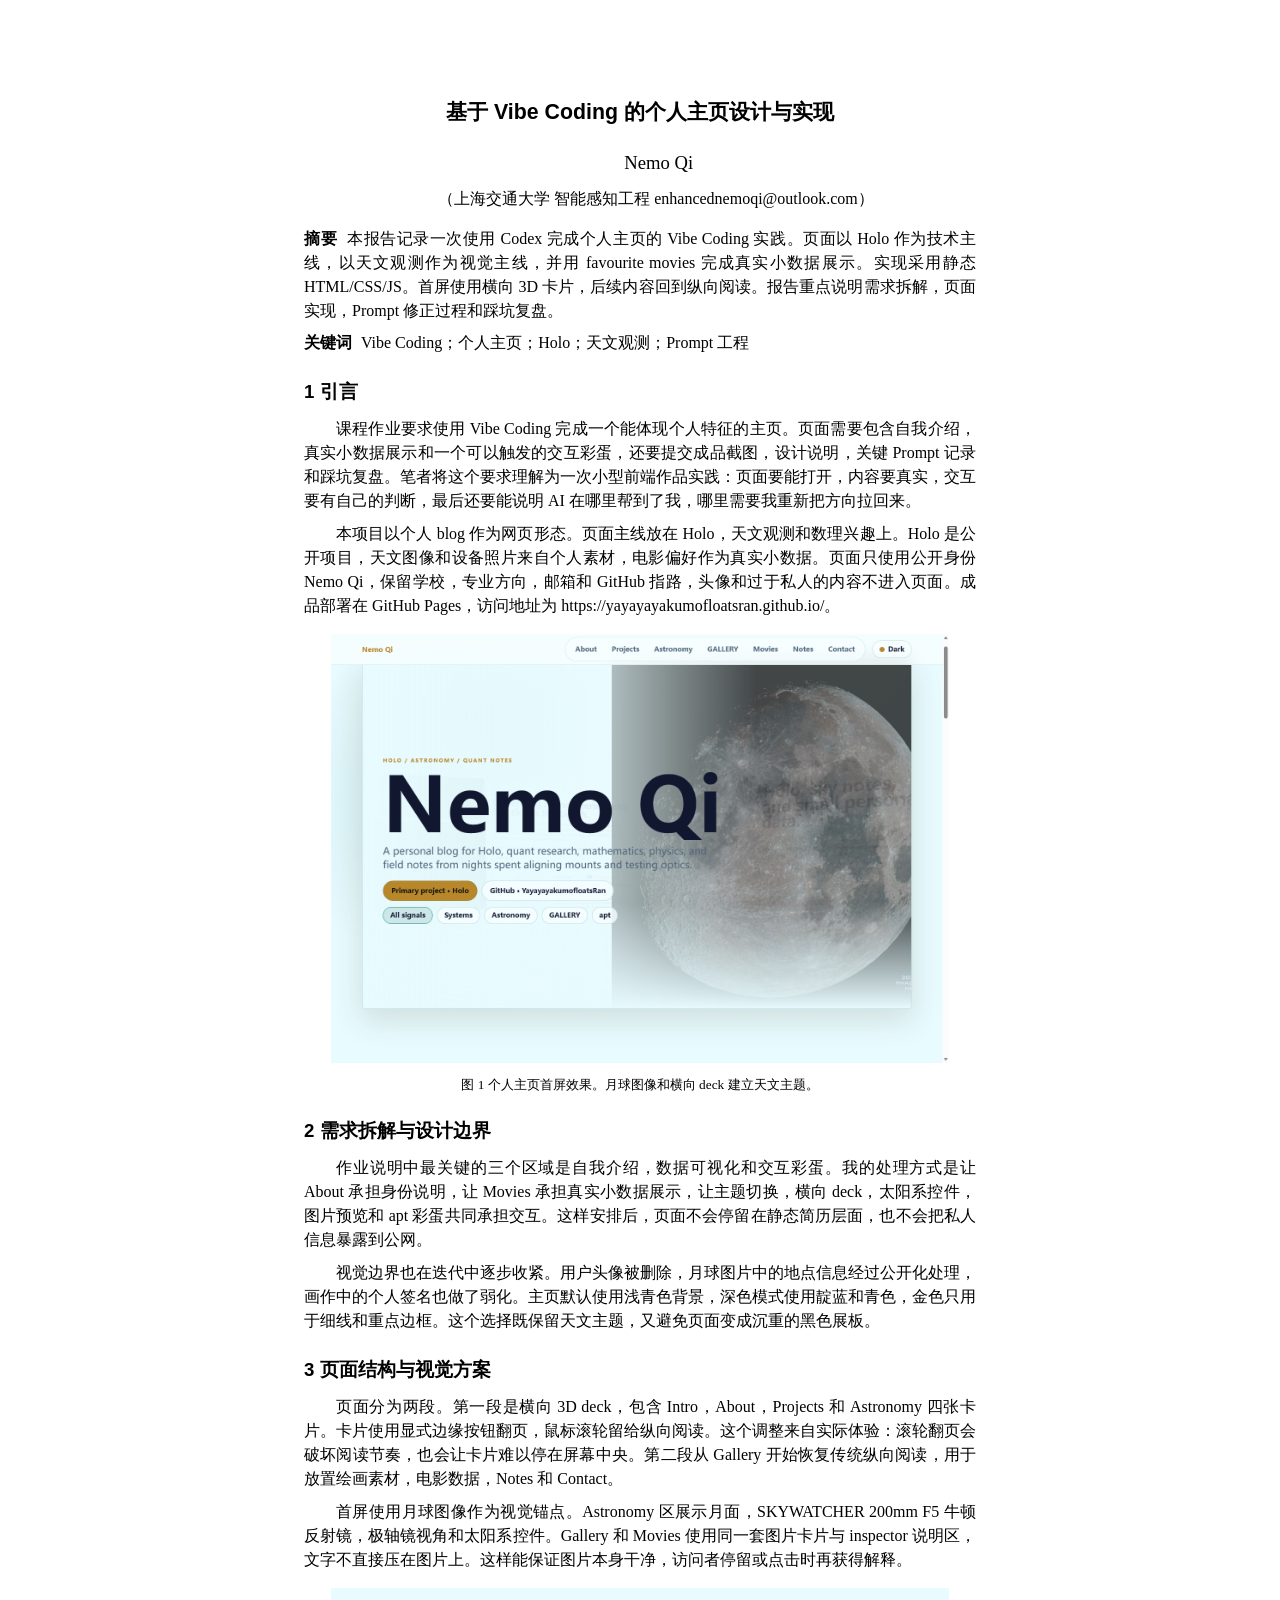
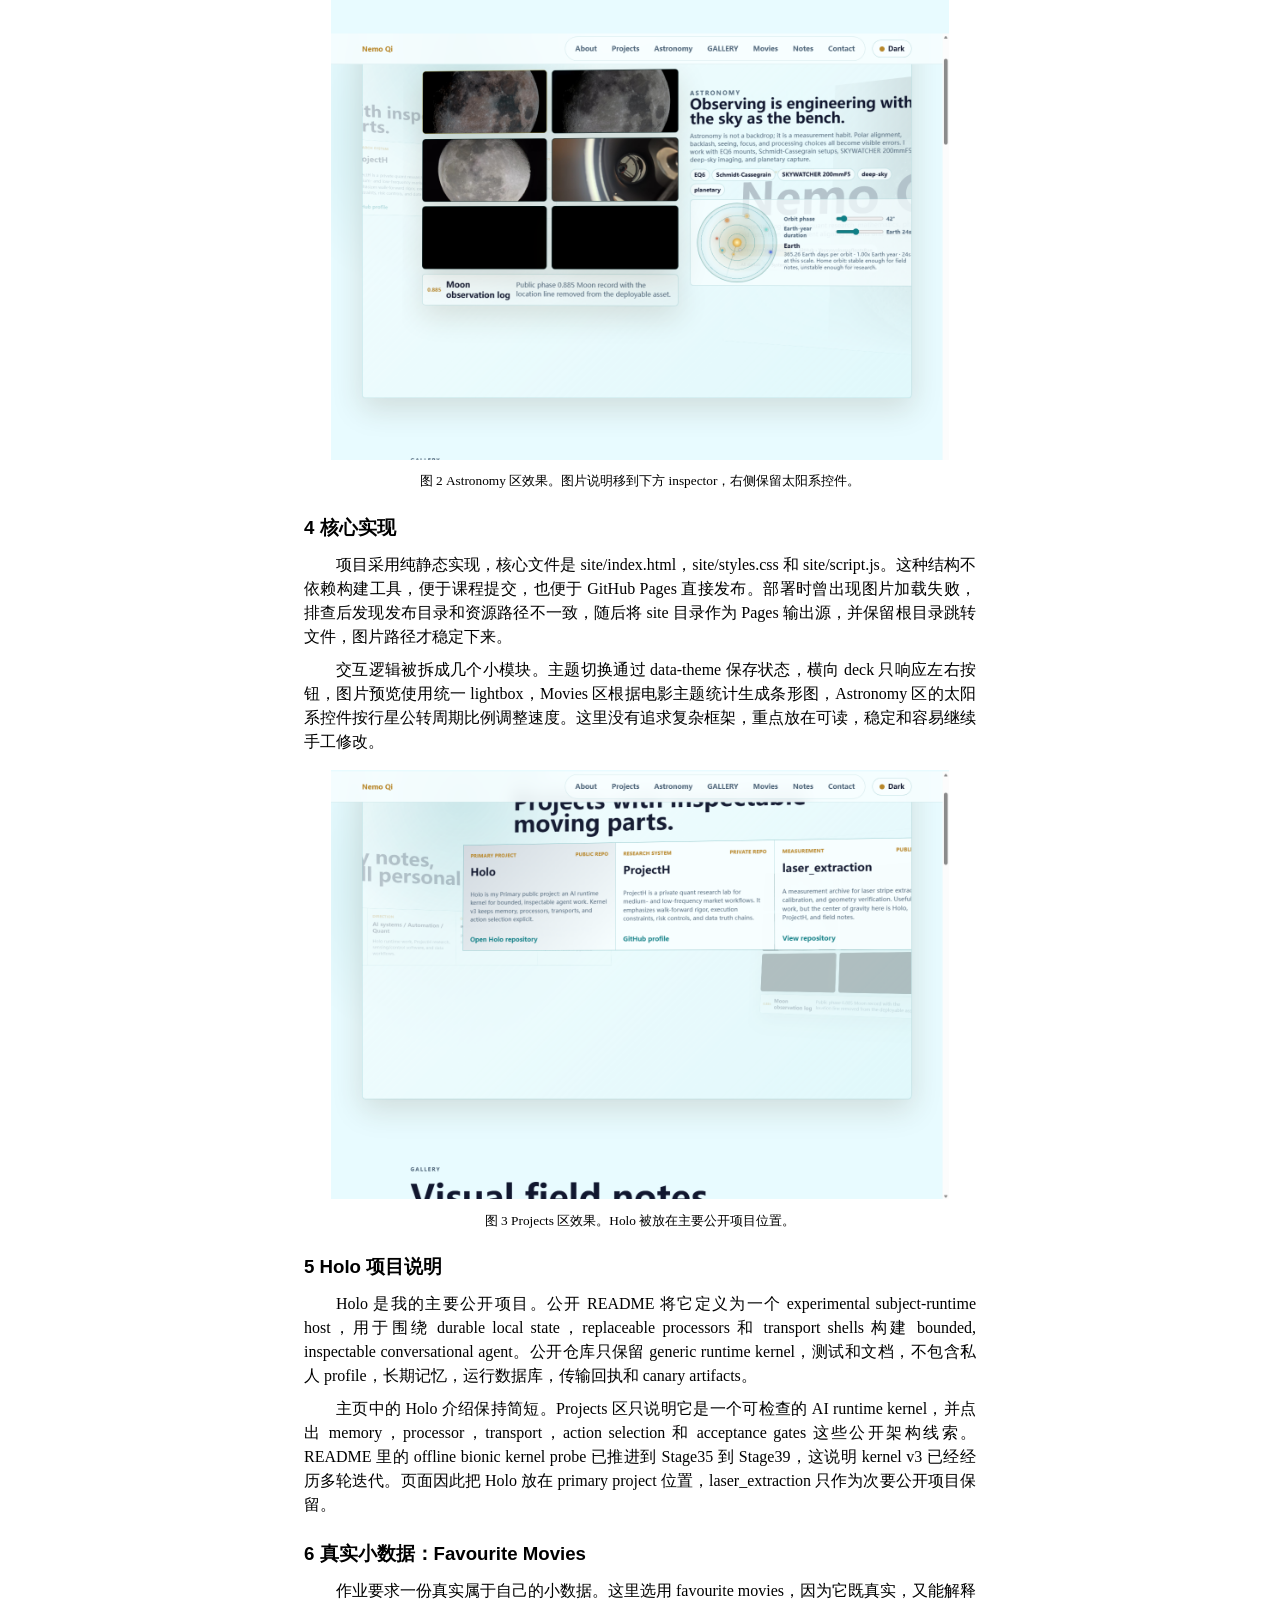
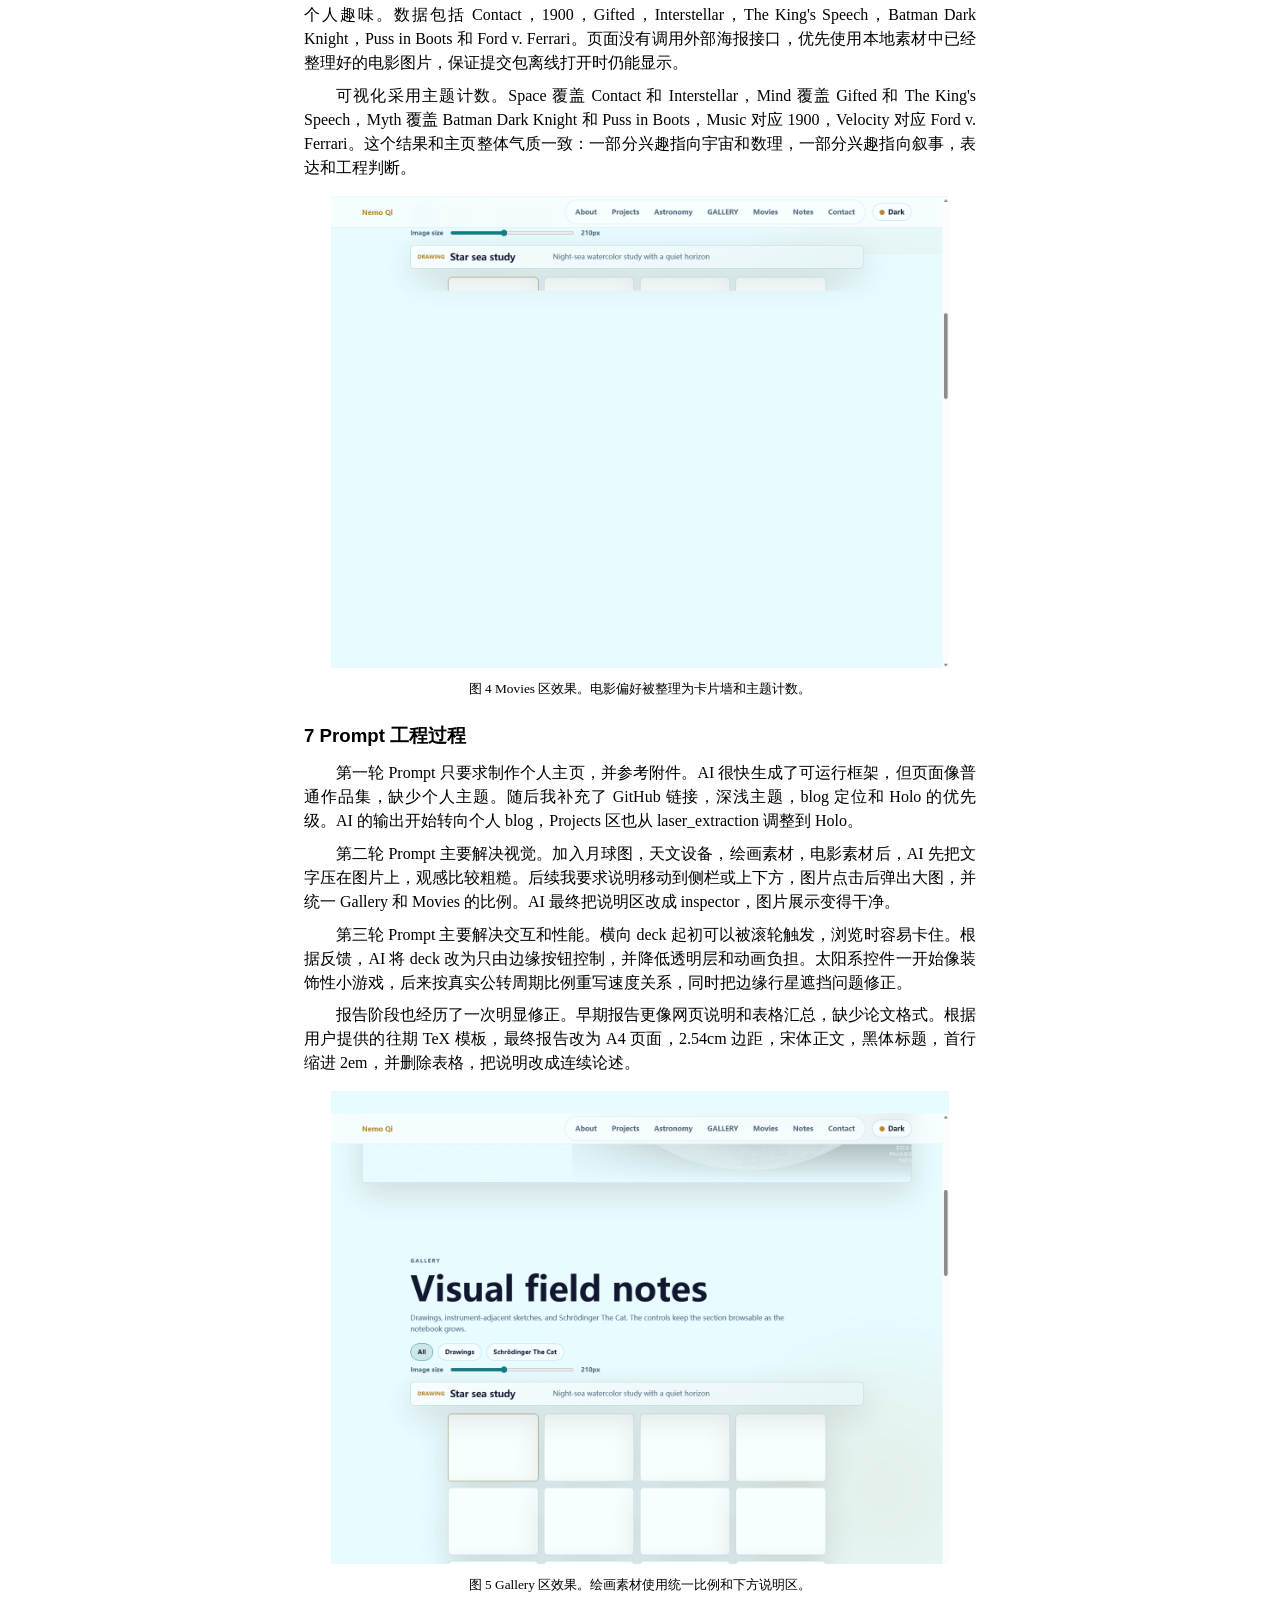
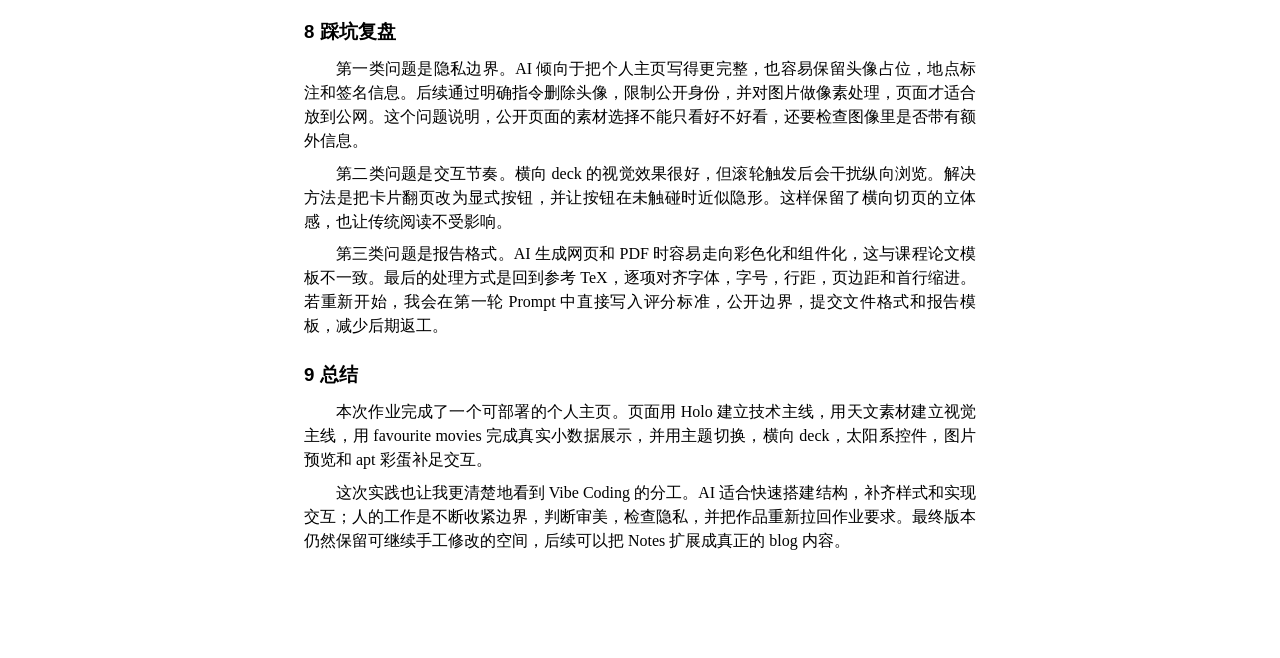
==== commit 96c3e384: "Align assignment report with course template" ====
--- a/docs/assignment_report.html
+++ b/docs/assignment_report.html
@@ -2,157 +2,63 @@
 <html lang="zh-CN">
 <head>
   <meta charset="UTF-8" />
-  <title>基于 Vibe Coding 的个人数据小馆主页设计与实现</title>
+  <title>基于 Vibe Coding 的个人主页设计与实现</title>
   <style>
-    @page { size: A4; margin: 21mm 18mm 20mm; }
-    :root {
-      color: #151a24;
-      background: #eef8fb;
-      font-family: "Microsoft YaHei", "SimSun", "Songti SC", "Segoe UI", sans-serif;
-      font-size: 10.5pt;
-    }
-    body { margin: 0; background: #eef8fb; line-height: 1.72; }
-    main {
-      max-width: 178mm;
-      margin: 0 auto;
-      padding: 18mm 18mm 16mm;
-      background: #fff;
-      box-shadow: 0 10px 38px rgba(17, 24, 40, 0.10);
-    }
-    .paper-title { text-align: center; margin-bottom: 1.15em; }
-    h1 { margin: 0 0 0.8em; font-size: 18pt; line-height: 1.35; font-weight: 700; }
-    .author { margin: 0.2em 0; font-size: 12pt; }
-    .affiliation { margin: 0.2em 0; color: #3f5260; font-size: 10.5pt; }
-    .abstract, .keywords { margin: 0.9em 0; text-align: justify; }
-    .label { font-weight: 700; }
-    h2 {
-      margin: 1.5em 0 0.55em;
-      font-size: 13.5pt;
-      line-height: 1.35;
-      font-weight: 700;
-      color: #0f6871;
-      border-bottom: 1px solid #d8b45d;
-      padding-bottom: 0.18em;
-    }
-    h3 { margin: 1.05em 0 0.35em; font-size: 11.2pt; color: #17202a; }
-    p { margin: 0.55em 0; text-align: justify; }
-    a { color: #0f6871; font-weight: 700; text-decoration: none; }
-    figure { margin: 1.1em 0; text-align: center; break-inside: avoid; }
-    figure img { max-width: 100%; border: 1px solid #cce8ec; }
-    figcaption { margin-top: 0.35em; color: #4b5d68; font-size: 9.5pt; }
-    table { width: 100%; border-collapse: collapse; margin: 0.9em 0 1.1em; font-size: 9.4pt; break-inside: avoid; }
-    caption { caption-side: top; text-align: center; font-weight: 700; margin-bottom: 0.4em; }
-    th, td { border: 1px solid #d2e8ec; padding: 0.42em 0.52em; vertical-align: top; }
-    th { background: #e8fbff; color: #0f6871; font-weight: 700; }
-    .small { color: #536672; font-size: 9.2pt; }
-    .codeish { font-family: Consolas, "Courier New", monospace; font-size: 9.4pt; }
-    .tight td { padding-top: 0.35em; padding-bottom: 0.35em; }
-    @media screen { main { margin-top: 28px; margin-bottom: 28px; } }
+    @page { size: A4; margin: 2.54cm; }
+    body { margin: 0; background: #fff; color: #000; font-family: SimSun, 'Songti SC', serif; font-size: 12pt; line-height: 1.5; }
+    main { max-width: 42rem; margin: 0 auto; padding: 2.54cm 0; background: #fff; }
+    h1 { text-align: center; font-family: SimHei, 'Heiti SC', sans-serif; font-size: 16pt; line-height: 24pt; margin: 0 0 1em; font-weight: 700; }
+    .author { text-align: center; font-size: 14pt; line-height: 21pt; margin: 0 0 .5em; }
+    .affil { text-align: center; font-size: 12pt; line-height: 18pt; margin: 0 0 1em; }
+    h2 { font-family: SimHei, 'Heiti SC', sans-serif; font-size: 14pt; line-height: 21pt; margin: 1.2em 0 .6em; }
+    p { margin: 0 0 .55em; text-indent: 2em; text-align: justify; }
+    .abstract, .keywords { text-indent: 0; }
+    .label { font-family: SimHei, 'Heiti SC', sans-serif; font-weight: 700; }
+    figure { margin: 1em 0; text-align: center; break-inside: avoid; }
+    img { max-width: 92%; border: 0; }
+    figcaption { margin-top: .35em; font-size: 10pt; text-align: center; }
+    a { color: #000; text-decoration: none; }
   </style>
 </head>
-<body>
-<main>
-  <header class="paper-title">
-    <h1>基于 Vibe Coding 的个人数据小馆主页设计与实现</h1>
-    <p class="author">Nemo Qi</p>
-    <p class="affiliation">上海交通大学 智能感知工程；公开邮箱：enhancednemoqi@outlook.com</p>
-  </header>
-
-  <p class="abstract"><span class="label">摘要：</span>本文记录一次使用 Codex 完成个人数据小馆主页的 Vibe Coding 实践。作品以公开 blog 为页面形态，以 Holo 项目为技术主线，以天文观测和电影偏好形成个人记忆点。作业要求中的自我介绍区由 About 卡片承担，真实小数据由 favourite movies 主题计数承担，交互彩蛋由主题切换承担一部分，apt 终端彩蛋和太阳系控件承担另一部分，图片预览负责素材互动。实现采用静态 HTML/CSS/JS，首屏使用横向 3D deck，后续内容回到纵向阅读流。报告按论文格式说明需求分析和总体设计，也说明实现方法和数据可视化，最后讨论 Prompt 工程，再给出验证结果和复盘结论。</p>
-  <p class="keywords"><span class="label">关键词：</span>Vibe Coding；个人主页；数据小馆；Prompt 工程；GitHub Pages</p>
-
-  <h2>1 引言</h2>
-  <p>课程作业要求制作一个体现个人特征的数据小馆。作品需要能打开，能说明页面主人，能展示一份真实个人小数据，并提供可触发的交互彩蛋。评分标准进一步强调个性化与视觉创意，也强调 Prompt 工程和复盘深度。</p>
-  <p>本项目选择个人 blog 作为最终形态。页面内容以 Holo 这一公开项目为中心，同时放入天文观测和量化研究。绘画素材与电影偏好作为兴趣记录。隐私边界经过多轮收敛，只展示公开身份 Nemo Qi。学校信息和专业方向会显示，邮箱与 GitHub 链接也作为公共信息展示。成品站点部署在 GitHub Pages，访问地址为 <a href="https://yayayayakumofloatsran.github.io/">https://yayayayakumofloatsran.github.io/</a>。</p>
-
-  <figure>
-    <img src="report_assets/homepage-screenshot.png" alt="Nemo Qi personal homepage screenshot" />
-    <figcaption>图 1 个人主页首屏效果</figcaption>
-  </figure>
-
-  <h2>2 作业要求与评分点对照</h2>
-  <p>为避免页面只停留在视觉层面，设计前先把课程要求拆成可检查项目。表 1 对照作业要求和页面实现，也说明对应的评分意图。这个对照表也作为后续实现和验证的检查清单。</p>
-
-  <table>
-    <caption>表 1 作业要求与页面实现对应关系</caption>
-    <tr><th>评分维度</th><th>实现证据</th><th>设计意图</th></tr>
-    <tr><td>完整性</td><td>页面包含 About 与 Movies，也包含交互控件。README 链接和 PDF 报告用于提交。</td><td>确保三个必备区域齐全，并能直接打开。</td></tr>
-    <tr><td>个性化</td><td>About 写明 Nemo Qi 与上海交通大学。智能感知工程与 Holo 作为个人特征出现。天文观测和 ProjectH 也放在同一条主线中。</td><td>让访问者能记住页面主人，避免模板感。</td></tr>
-    <tr><td>视觉与创意</td><td>首屏使用月球图像和 3D deck。深色主题采用靛蓝与青色，金线只作点缀。</td><td>把天文兴趣转化为页面气质。</td></tr>
-    <tr><td>真实小数据</td><td>Movies 区记录八部 favourite movies，并按主题计数。</td><td>用小规模真实数据完成可解释可视化。</td></tr>
-    <tr><td>Prompt 工程</td><td>保留关键 Prompt 阶段，说明 AI 初稿问题和人工修订。</td><td>证明作品来自多轮主导式协作。</td></tr>
-    <tr><td>公网加分</td><td>GitHub Pages 已发布，根路径可访问。</td><td>让成品具备可展示性。</td></tr>
-  </table>
-
-  <h2>3 总体设计</h2>
-  <h3>3.1 信息架构</h3>
-  <p>页面被组织成两段。第一段是横向 3D deck，包含 Intro 到 Astronomy 四张卡片。它们分别承担身份说明和项目说明，也负责完成视觉定调。第二段从 Gallery 到 Contact 保持纵向阅读，用于展示素材和数据，并提供公共联系入口。这样处理后，交互集中在首屏附近，后续阅读保持稳定。</p>
-
-  <h3>3.2 视觉策略</h3>
-  <p>默认主题使用浅青色，保证阅读时亮度充足。深色主题使用靛蓝与青色，金线只承担边框和强调作用。月球图像提供主视觉。天文设备照片和太阳系控件共同形成夜空语境。页面未使用头像，以降低私人信息暴露。</p>
-
-  <h3>3.3 交互策略</h3>
-  <p>滚轮保留给纵向阅读，横向 deck 只使用边缘按钮翻页。这个选择来自实际测试：滚轮翻页会让用户难以把卡片停在屏幕中央。边缘按钮默认近乎隐形，悬停和聚焦时再显示，既降低视觉噪声，也保留可发现性。</p>
-
-  <h2>4 实现方法</h2>
-  <p>项目采用纯静态实现，核心文件位于 <span class="codeish">site/index.html</span> / <span class="codeish">site/styles.css</span> / <span class="codeish">site/script.js</span>。这种结构不依赖构建步骤，便于课程提交，也便于 GitHub Pages 直接发布。</p>
-  <p>交互部分由几个小模块组成。主题切换负责配色。focus chips 负责内容聚焦。apt 按钮提供彩蛋。lightbox 负责图片预览。媒体 inspector 承接图片说明。太阳系控件提供动态反馈。Astronomy / Gallery / Movies 的文字说明被放入 inspector。图片表面保持干净，悬停或聚焦时再更新说明。</p>
-
-  <table class="tight">
-    <caption>表 2 主要模块与实现方式</caption>
-    <tr><th>模块</th><th>实现方式</th><th>用户体验目标</th></tr>
-    <tr><td>3D deck</td><td>CSS perspective 与 JS 状态同步。</td><td>在首屏制造横向切页感。</td></tr>
-    <tr><td>Theme toggle</td><td>使用 data-theme 与 localStorage 保存状态。</td><td>浅色适合阅读，深色保留天文主题。</td></tr>
-    <tr><td>Media inspector</td><td>图片卡片通过 hover/focus 更新说明区。</td><td>避免文字遮挡图片。</td></tr>
-    <tr><td>Lightbox</td><td>点击图片后加载高分辨率 preview 资源。</td><td>让素材可细看。</td></tr>
-    <tr><td>Solar system</td><td>按行星周期比例控制动画速度。</td><td>让交互更贴近真实天文比例。</td></tr>
-  </table>
-
-  <h2>5 个人小数据与可视化</h2>
-  <p>小数据部分选用 favourite movies。电影偏好属于真实个人数据，规模较小，适合用可解释的主题计数展示。相比复杂图表，条形图更适合表达这个数据集的结构。</p>
-
-  <table>
-    <caption>表 3 Favourite movies 数据整理</caption>
-    <tr><th>电影</th><th>主题</th><th>说明</th></tr>
-    <tr><td>Contact</td><td>Space</td><td>科学信念和宇宙尺度。</td></tr>
-    <tr><td>Interstellar</td><td>Space</td><td>天文兴趣与叙事张力相连。</td></tr>
-    <tr><td>1900</td><td>Music</td><td>用音乐承载个人选择。</td></tr>
-    <tr><td>Gifted</td><td>Mind</td><td>数学天赋与生活秩序。</td></tr>
-    <tr><td>The King's Speech</td><td>Mind</td><td>表达训练和自我修正。</td></tr>
-    <tr><td>Batman Dark Knight</td><td>Myth</td><td>秩序感与城市叙事。</td></tr>
-    <tr><td>Puss in Boots</td><td>Myth</td><td>寓言气质和轻量幽默。</td></tr>
-    <tr><td>Ford v. Ferrari</td><td>Velocity</td><td>工程判断和速度感。</td></tr>
-  </table>
-
-  <p>可视化结果显示，Space 主题出现两次，Mind 主题出现两次，Myth 主题出现两次，Music 与 Velocity 各出现一次。这个分布与主页整体气质一致：一部分兴趣指向宇宙和数理，一部分兴趣指向叙事和工程判断。</p>
-
-  <h2>6 Prompt 工程与人工修订</h2>
-  <p>本项目的 Prompt 过程呈现出一个清晰规律：AI 适合快速生成可运行框架，但页面主次需要人工校准。隐私边界和视觉口味也需要反复判断。表 4 记录了对作品走向影响较大的几次指令。</p>
-
-  <table>
-    <caption>表 4 关键 Prompt 与修订结果</caption>
-    <tr><th>阶段</th><th>输入要点</th><th>AI 初稿倾向</th><th>人工修订</th></tr>
-    <tr><td>身份边界</td><td>不放头像，只写 Nemo Qi。</td><td>初稿容易加入头像位和过多私密信息。</td><td>删除头像位，保留公开身份和必要联系信息。</td></tr>
-    <tr><td>项目主线</td><td>把 Holo 放到主要项目位置，并补充天文经历和数理兴趣，同时放入 ProjectH。</td><td>初稿曾把次要项目放到更显眼位置。</td><td>把 Holo 设置为 Primary project，其他项目降为辅助说明。</td></tr>
-    <tr><td>页面结构</td><td>主页横向展开，部分内容保留上下滚动。</td><td>初稿更接近普通纵向落地页。</td><td>改为 3D deck 与纵向内容流的混合结构。</td></tr>
-    <tr><td>素材展示</td><td>加入 astronomy/gallery/movies 素材，并支持点击大图。</td><td>初稿把说明文字压在图片上。</td><td>把说明移入 inspector，并统一 Gallery 与 Movies 的图片比例。</td></tr>
-    <tr><td>报告收尾</td><td>对照作业三要求，整理报告。</td><td>初版报告像过程日志。</td><td>改写为论文式报告，并加入评分点证据。</td></tr>
-  </table>
-
-  <h2>7 结果与验证</h2>
-  <p>最终页面可以完成自我介绍和项目展示，也能呈现天文记录与素材画廊。电影数据占据独立区域，Blog 入口和联系区也各自独立。主题切换负责视觉状态，横向翻页负责首屏切换，图片预览负责素材查看；筛选控件和太阳系模拟提供额外操作，apt 按钮保留彩蛋。页面已部署到公网，报告 PDF 与提交压缩包也已同步生成。</p>
-  <p>验证工作包括两类。第一类是程序检查：使用 Node.js 运行主页 smoke test，检查页面结构和素材引用，再检查隐私字段与关键交互绑定。第二类是产物检查：重新导出 PDF 后抽取文本，确认报告页数和线上链接，再检查禁用句式与旧文案。提交包中的 PDF 也经过同样检查。</p>
-
-  <h2>8 问题复盘与改进</h2>
-  <p>第一次网页版本过于像工程说明书，文案缺少个人感。后续通过删减长句，让 About / Projects / Blog 回到个人主页语气。</p>
-  <p>图片说明最初覆盖在图面上，影响观感。后续改为 inspector 展示说明，图片只承担视觉内容。</p>
-  <p>GitHub Pages 曾出现图片加载失败。排查后发现站点发布目录与资源路径不一致。修复方式是用 GitHub Actions 发布 <span class="codeish">site/</span>，并保留根目录跳转文件。</p>
-  <p>隐私检查也是必要步骤。素材来自本地文件，容易带出本机路径和拍摄地点，签名信息也可能被误带入页面。最终用脚本扫描敏感字段，并对月球图和画作信息做了公开化处理。</p>
-  <p>如果重做，我会在第一轮 Prompt 中直接写出评分 rubrics，并把“真实小数据”“交互彩蛋”“报告结构”“部署方式”写成明确验收条件。这样可以减少后期返工。</p>
-
-  <h2>9 结论</h2>
-  <p>本次作业完成了一个可部署的个人数据小馆主页。页面用 Holo 项目建立技术主线，用天文素材建立视觉主线，用 favourite movies 完成真实小数据可视化。整个过程说明，Vibe Coding 的价值不只在于生成代码，更在于通过连续反馈把 AI 初稿修正为符合个人表达和作业约束的作品。</p>
-  <p class="small">说明：报告仅保留公开身份 Nemo Qi。提交平台要求的学号与姓名请在压缩包命名时按课程要求补充。</p>
-</main>
-</body>
-</html>+<body><main>
+<h1>基于 Vibe Coding 的个人主页设计与实现</h1>
+<p class="author">Nemo Qi</p>
+<p class="affil">（上海交通大学    智能感知工程    enhancednemoqi@outlook.com）</p>
+<p class="abstract"><span class="label">摘要&nbsp;&nbsp;</span>本报告记录一次使用 Codex 完成个人主页的 Vibe Coding 实践。页面以 Holo 作为技术主线，以天文观测作为视觉主线，并用 favourite movies 完成真实小数据展示。实现采用静态 HTML/CSS/JS。首屏使用横向 3D 卡片，后续内容回到纵向阅读。报告重点说明需求拆解，页面实现，Prompt 修正过程和踩坑复盘。</p>
+<p class="keywords"><span class="label">关键词&nbsp;&nbsp;</span>Vibe Coding；个人主页；Holo；天文观测；Prompt 工程</p>
+<h2>1 引言</h2>
+<p>课程作业要求使用 Vibe Coding 完成一个能体现个人特征的主页。页面需要包含自我介绍，真实小数据展示和一个可以触发的交互彩蛋，还要提交成品截图，设计说明，关键 Prompt 记录和踩坑复盘。笔者将这个要求理解为一次小型前端作品实践：页面要能打开，内容要真实，交互要有自己的判断，最后还要能说明 AI 在哪里帮到了我，哪里需要我重新把方向拉回来。</p>
+<p>本项目以个人 blog 作为网页形态。页面主线放在 Holo，天文观测和数理兴趣上。Holo 是公开项目，天文图像和设备照片来自个人素材，电影偏好作为真实小数据。页面只使用公开身份 Nemo Qi，保留学校，专业方向，邮箱和 GitHub 指路，头像和过于私人的内容不进入页面。成品部署在 GitHub Pages，访问地址为 <a href="https://yayayayakumofloatsran.github.io/">https://yayayayakumofloatsran.github.io/</a>。</p>
+<figure><img src="report_assets/homepage-screenshot.png" alt="图 1 个人主页首屏效果。月球图像和横向 deck 建立天文主题。" /><figcaption>图 1 个人主页首屏效果。月球图像和横向 deck 建立天文主题。</figcaption></figure>
+<h2>2 需求拆解与设计边界</h2>
+<p>作业说明中最关键的三个区域是自我介绍，数据可视化和交互彩蛋。我的处理方式是让 About 承担身份说明，让 Movies 承担真实小数据展示，让主题切换，横向 deck，太阳系控件，图片预览和 apt 彩蛋共同承担交互。这样安排后，页面不会停留在静态简历层面，也不会把私人信息暴露到公网。</p>
+<p>视觉边界也在迭代中逐步收紧。用户头像被删除，月球图片中的地点信息经过公开化处理，画作中的个人签名也做了弱化。主页默认使用浅青色背景，深色模式使用靛蓝和青色，金色只用于细线和重点边框。这个选择既保留天文主题，又避免页面变成沉重的黑色展板。</p>
+<h2>3 页面结构与视觉方案</h2>
+<p>页面分为两段。第一段是横向 3D deck，包含 Intro，About，Projects 和 Astronomy 四张卡片。卡片使用显式边缘按钮翻页，鼠标滚轮留给纵向阅读。这个调整来自实际体验：滚轮翻页会破坏阅读节奏，也会让卡片难以停在屏幕中央。第二段从 Gallery 开始恢复传统纵向阅读，用于放置绘画素材，电影数据，Notes 和 Contact。</p>
+<p>首屏使用月球图像作为视觉锚点。Astronomy 区展示月面，SKYWATCHER 200mm F5 牛顿反射镜，极轴镜视角和太阳系控件。Gallery 和 Movies 使用同一套图片卡片与 inspector 说明区，文字不直接压在图片上。这样能保证图片本身干净，访问者停留或点击时再获得解释。</p>
+<figure><img src="report_assets/astronomy-screenshot.png" alt="图 2 Astronomy 区效果。图片说明移到下方 inspector，右侧保留太阳系控件。" /><figcaption>图 2 Astronomy 区效果。图片说明移到下方 inspector，右侧保留太阳系控件。</figcaption></figure>
+<h2>4 核心实现</h2>
+<p>项目采用纯静态实现，核心文件是 site/index.html，site/styles.css 和 site/script.js。这种结构不依赖构建工具，便于课程提交，也便于 GitHub Pages 直接发布。部署时曾出现图片加载失败，排查后发现发布目录和资源路径不一致，随后将 site 目录作为 Pages 输出源，并保留根目录跳转文件，图片路径才稳定下来。</p>
+<p>交互逻辑被拆成几个小模块。主题切换通过 data-theme 保存状态，横向 deck 只响应左右按钮，图片预览使用统一 lightbox，Movies 区根据电影主题统计生成条形图，Astronomy 区的太阳系控件按行星公转周期比例调整速度。这里没有追求复杂框架，重点放在可读，稳定和容易继续手工修改。</p>
+<figure><img src="report_assets/projects-screenshot.png" alt="图 3 Projects 区效果。Holo 被放在主要公开项目位置。" /><figcaption>图 3 Projects 区效果。Holo 被放在主要公开项目位置。</figcaption></figure>
+<h2>5 Holo 项目说明</h2>
+<p>Holo 是我的主要公开项目。公开 README 将它定义为一个 experimental subject-runtime host，用于围绕 durable local state，replaceable processors 和 transport shells 构建 bounded, inspectable conversational agent。公开仓库只保留 generic runtime kernel，测试和文档，不包含私人 profile，长期记忆，运行数据库，传输回执和 canary artifacts。</p>
+<p>主页中的 Holo 介绍保持简短。Projects 区只说明它是一个可检查的 AI runtime kernel，并点出 memory，processor，transport，action selection 和 acceptance gates 这些公开架构线索。README 里的 offline bionic kernel probe 已推进到 Stage35 到 Stage39，这说明 kernel v3 已经经历多轮迭代。页面因此把 Holo 放在 primary project 位置，laser_extraction 只作为次要公开项目保留。</p>
+<h2>6 真实小数据：Favourite Movies</h2>
+<p>作业要求一份真实属于自己的小数据。这里选用 favourite movies，因为它既真实，又能解释个人趣味。数据包括 Contact，1900，Gifted，Interstellar，The King&#x27;s Speech，Batman Dark Knight，Puss in Boots 和 Ford v. Ferrari。页面没有调用外部海报接口，优先使用本地素材中已经整理好的电影图片，保证提交包离线打开时仍能显示。</p>
+<p>可视化采用主题计数。Space 覆盖 Contact 和 Interstellar，Mind 覆盖 Gifted 和 The King&#x27;s Speech，Myth 覆盖 Batman Dark Knight 和 Puss in Boots，Music 对应 1900，Velocity 对应 Ford v. Ferrari。这个结果和主页整体气质一致：一部分兴趣指向宇宙和数理，一部分兴趣指向叙事，表达和工程判断。</p>
+<figure><img src="report_assets/movies-screenshot.png" alt="图 4 Movies 区效果。电影偏好被整理为卡片墙和主题计数。" /><figcaption>图 4 Movies 区效果。电影偏好被整理为卡片墙和主题计数。</figcaption></figure>
+<h2>7 Prompt 工程过程</h2>
+<p>第一轮 Prompt 只要求制作个人主页，并参考附件。AI 很快生成了可运行框架，但页面像普通作品集，缺少个人主题。随后我补充了 GitHub 链接，深浅主题，blog 定位和 Holo 的优先级。AI 的输出开始转向个人 blog，Projects 区也从 laser_extraction 调整到 Holo。</p>
+<p>第二轮 Prompt 主要解决视觉。加入月球图，天文设备，绘画素材，电影素材后，AI 先把文字压在图片上，观感比较粗糙。后续我要求说明移动到侧栏或上下方，图片点击后弹出大图，并统一 Gallery 和 Movies 的比例。AI 最终把说明区改成 inspector，图片展示变得干净。</p>
+<p>第三轮 Prompt 主要解决交互和性能。横向 deck 起初可以被滚轮触发，浏览时容易卡住。根据反馈，AI 将 deck 改为只由边缘按钮控制，并降低透明层和动画负担。太阳系控件一开始像装饰性小游戏，后来按真实公转周期比例重写速度关系，同时把边缘行星遮挡问题修正。</p>
+<p>报告阶段也经历了一次明显修正。早期报告更像网页说明和表格汇总，缺少论文格式。根据用户提供的往期 TeX 模板，最终报告改为 A4 页面，2.54cm 边距，宋体正文，黑体标题，首行缩进 2em，并删除表格，把说明改成连续论述。</p>
+<figure><img src="report_assets/gallery-screenshot.png" alt="图 5 Gallery 区效果。绘画素材使用统一比例和下方说明区。" /><figcaption>图 5 Gallery 区效果。绘画素材使用统一比例和下方说明区。</figcaption></figure>
+<h2>8 踩坑复盘</h2>
+<p>第一类问题是隐私边界。AI 倾向于把个人主页写得更完整，也容易保留头像占位，地点标注和签名信息。后续通过明确指令删除头像，限制公开身份，并对图片做像素处理，页面才适合放到公网。这个问题说明，公开页面的素材选择不能只看好不好看，还要检查图像里是否带有额外信息。</p>
+<p>第二类问题是交互节奏。横向 deck 的视觉效果很好，但滚轮触发后会干扰纵向浏览。解决方法是把卡片翻页改为显式按钮，并让按钮在未触碰时近似隐形。这样保留了横向切页的立体感，也让传统阅读不受影响。</p>
+<p>第三类问题是报告格式。AI 生成网页和 PDF 时容易走向彩色化和组件化，这与课程论文模板不一致。最后的处理方式是回到参考 TeX，逐项对齐字体，字号，行距，页边距和首行缩进。若重新开始，我会在第一轮 Prompt 中直接写入评分标准，公开边界，提交文件格式和报告模板，减少后期返工。</p>
+<h2>9 总结</h2>
+<p>本次作业完成了一个可部署的个人主页。页面用 Holo 建立技术主线，用天文素材建立视觉主线，用 favourite movies 完成真实小数据展示，并用主题切换，横向 deck，太阳系控件，图片预览和 apt 彩蛋补足交互。</p>
+<p>这次实践也让我更清楚地看到 Vibe Coding 的分工。AI 适合快速搭建结构，补齐样式和实现交互；人的工作是不断收紧边界，判断审美，检查隐私，并把作品重新拉回作业要求。最终版本仍然保留可继续手工修改的空间，后续可以把 Notes 扩展成真正的 blog 内容。</p>
+</main></body></html>
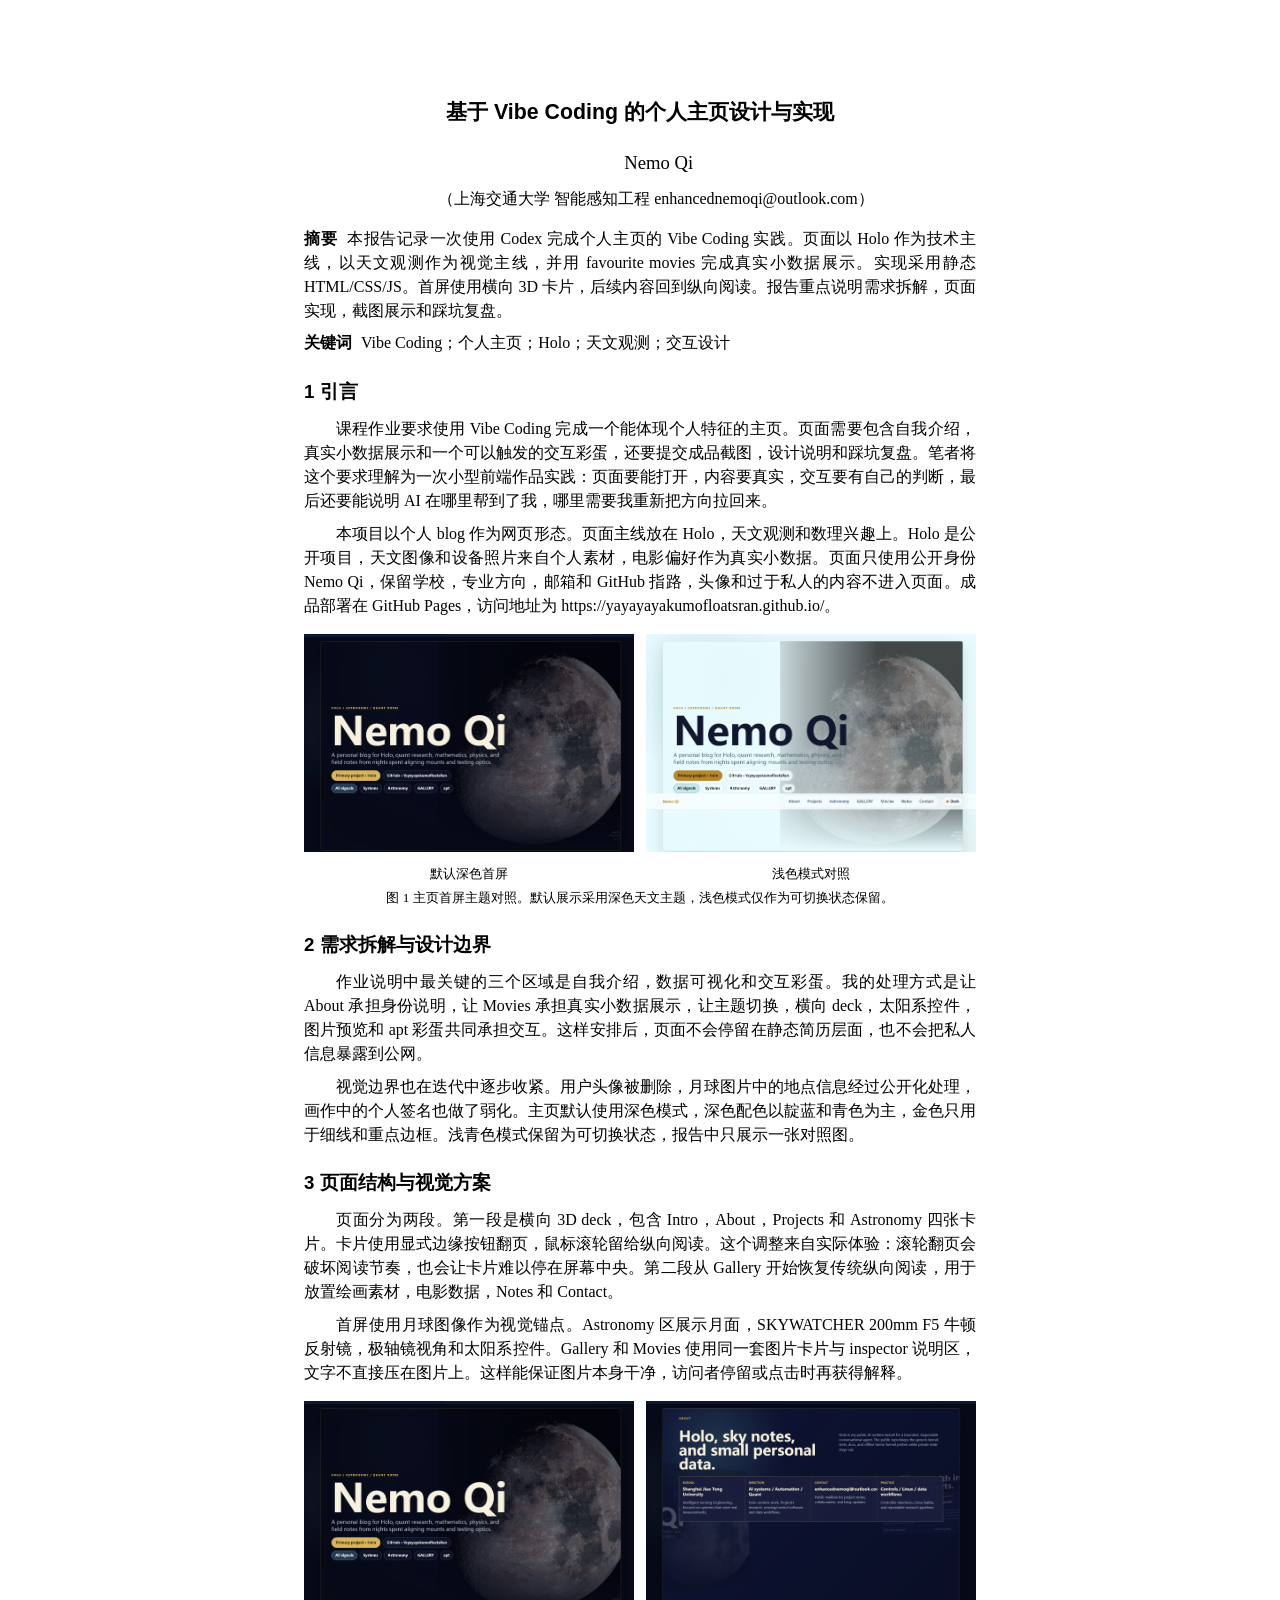
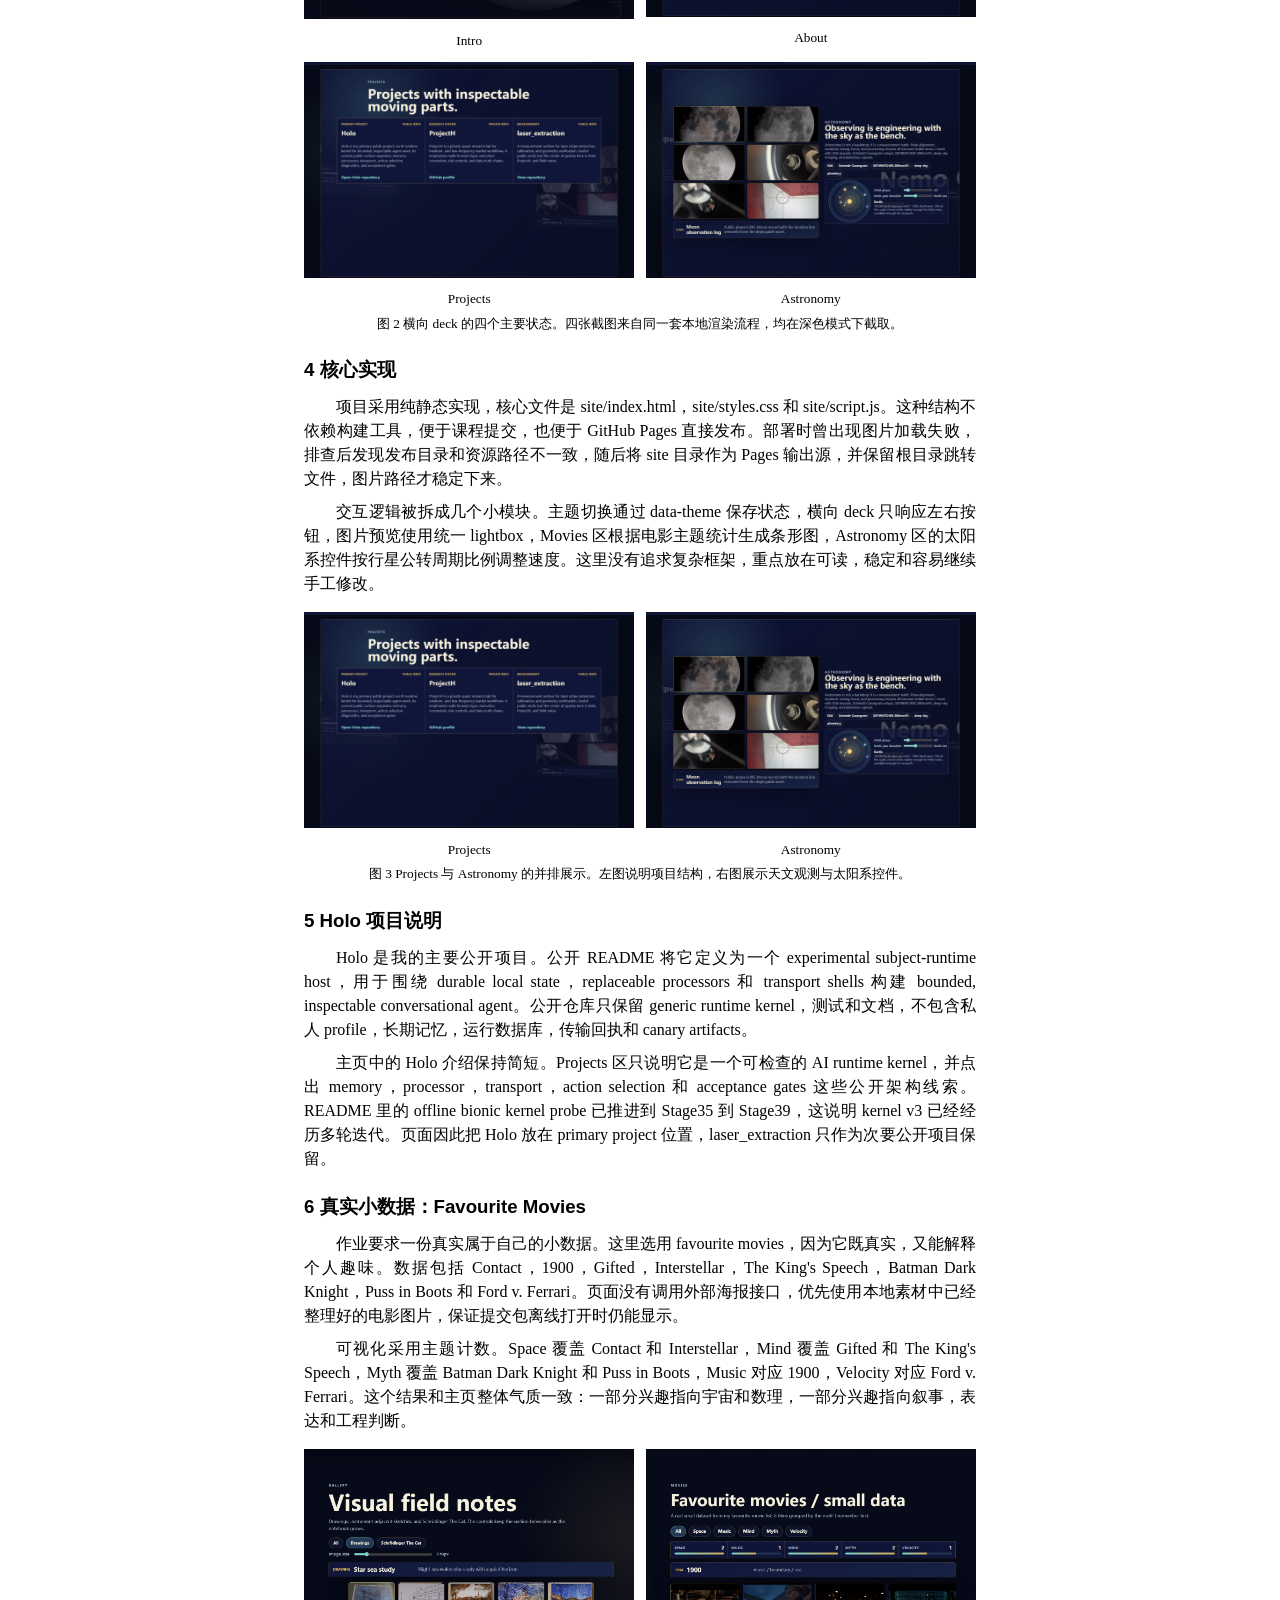
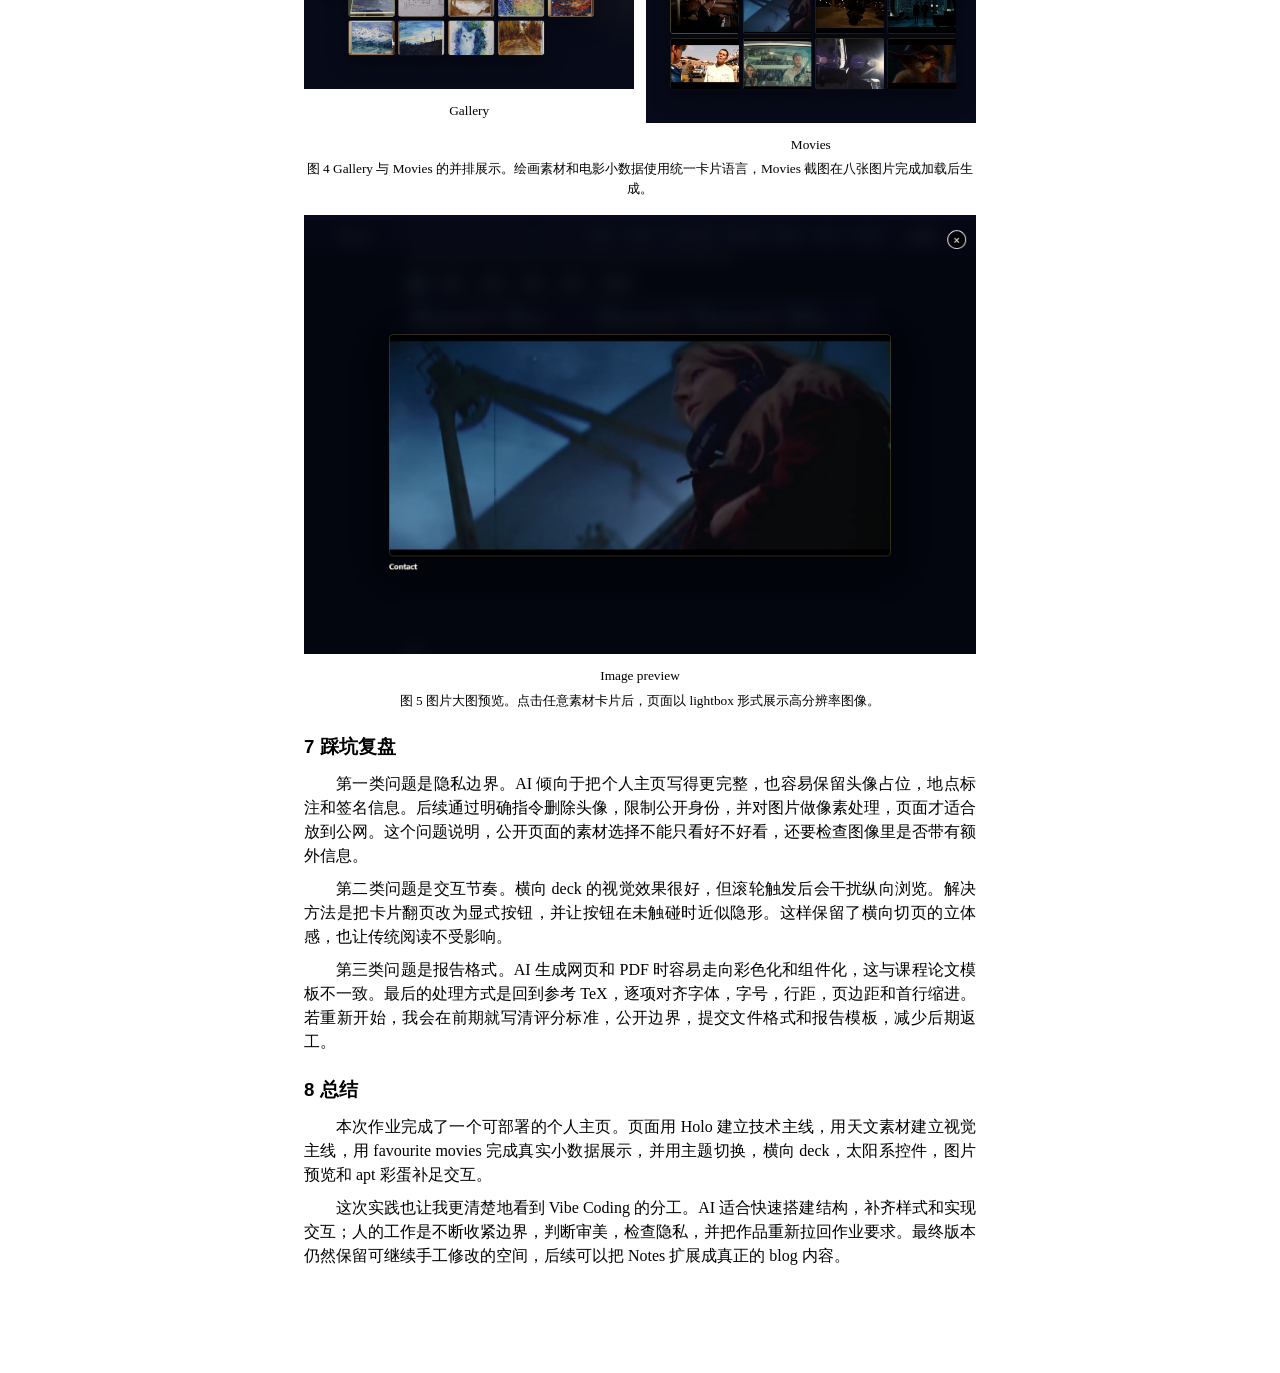
==== commit ef563352: "Improve report screenshot layout" ====
--- a/docs/assignment_report.html
+++ b/docs/assignment_report.html
@@ -15,7 +15,9 @@
     .abstract, .keywords { text-indent: 0; }
     .label { font-family: SimHei, 'Heiti SC', sans-serif; font-weight: 700; }
     figure { margin: 1em 0; text-align: center; break-inside: avoid; }
-    img { max-width: 92%; border: 0; }
+    .figure-grid { display: grid; grid-template-columns: repeat(2, minmax(0,1fr)); gap: .7em; align-items: start; }
+    .figure-grid.one { grid-template-columns: 1fr; }
+    img { max-width: 100%; border: 0; }
     figcaption { margin-top: .35em; font-size: 10pt; text-align: center; }
     a { color: #000; text-decoration: none; }
   </style>
@@ -24,41 +26,52 @@
 <h1>基于 Vibe Coding 的个人主页设计与实现</h1>
 <p class="author">Nemo Qi</p>
 <p class="affil">（上海交通大学    智能感知工程    enhancednemoqi@outlook.com）</p>
-<p class="abstract"><span class="label">摘要&nbsp;&nbsp;</span>本报告记录一次使用 Codex 完成个人主页的 Vibe Coding 实践。页面以 Holo 作为技术主线，以天文观测作为视觉主线，并用 favourite movies 完成真实小数据展示。实现采用静态 HTML/CSS/JS。首屏使用横向 3D 卡片，后续内容回到纵向阅读。报告重点说明需求拆解，页面实现，Prompt 修正过程和踩坑复盘。</p>
-<p class="keywords"><span class="label">关键词&nbsp;&nbsp;</span>Vibe Coding；个人主页；Holo；天文观测；Prompt 工程</p>
+<p class="abstract"><span class="label">摘要&nbsp;&nbsp;</span>本报告记录一次使用 Codex 完成个人主页的 Vibe Coding 实践。页面以 Holo 作为技术主线，以天文观测作为视觉主线，并用 favourite movies 完成真实小数据展示。实现采用静态 HTML/CSS/JS。首屏使用横向 3D 卡片，后续内容回到纵向阅读。报告重点说明需求拆解，页面实现，截图展示和踩坑复盘。</p>
+<p class="keywords"><span class="label">关键词&nbsp;&nbsp;</span>Vibe Coding；个人主页；Holo；天文观测；交互设计</p>
 <h2>1 引言</h2>
-<p>课程作业要求使用 Vibe Coding 完成一个能体现个人特征的主页。页面需要包含自我介绍，真实小数据展示和一个可以触发的交互彩蛋，还要提交成品截图，设计说明，关键 Prompt 记录和踩坑复盘。笔者将这个要求理解为一次小型前端作品实践：页面要能打开，内容要真实，交互要有自己的判断，最后还要能说明 AI 在哪里帮到了我，哪里需要我重新把方向拉回来。</p>
+<p>课程作业要求使用 Vibe Coding 完成一个能体现个人特征的主页。页面需要包含自我介绍，真实小数据展示和一个可以触发的交互彩蛋，还要提交成品截图，设计说明和踩坑复盘。笔者将这个要求理解为一次小型前端作品实践：页面要能打开，内容要真实，交互要有自己的判断，最后还要能说明 AI 在哪里帮到了我，哪里需要我重新把方向拉回来。</p>
 <p>本项目以个人 blog 作为网页形态。页面主线放在 Holo，天文观测和数理兴趣上。Holo 是公开项目，天文图像和设备照片来自个人素材，电影偏好作为真实小数据。页面只使用公开身份 Nemo Qi，保留学校，专业方向，邮箱和 GitHub 指路，头像和过于私人的内容不进入页面。成品部署在 GitHub Pages，访问地址为 <a href="https://yayayayakumofloatsran.github.io/">https://yayayayakumofloatsran.github.io/</a>。</p>
-<figure><img src="report_assets/homepage-screenshot.png" alt="图 1 个人主页首屏效果。月球图像和横向 deck 建立天文主题。" /><figcaption>图 1 个人主页首屏效果。月球图像和横向 deck 建立天文主题。</figcaption></figure>
+<figure><div class="figure-grid">
+<div><img src="report_assets/homepage-dark.png" alt="默认深色首屏" /><figcaption>默认深色首屏</figcaption></div>
+<div><img src="report_assets/homepage-light.png" alt="浅色模式对照" /><figcaption>浅色模式对照</figcaption></div>
+</div><figcaption>图 1 主页首屏主题对照。默认展示采用深色天文主题，浅色模式仅作为可切换状态保留。</figcaption></figure>
 <h2>2 需求拆解与设计边界</h2>
 <p>作业说明中最关键的三个区域是自我介绍，数据可视化和交互彩蛋。我的处理方式是让 About 承担身份说明，让 Movies 承担真实小数据展示，让主题切换，横向 deck，太阳系控件，图片预览和 apt 彩蛋共同承担交互。这样安排后，页面不会停留在静态简历层面，也不会把私人信息暴露到公网。</p>
-<p>视觉边界也在迭代中逐步收紧。用户头像被删除，月球图片中的地点信息经过公开化处理，画作中的个人签名也做了弱化。主页默认使用浅青色背景，深色模式使用靛蓝和青色，金色只用于细线和重点边框。这个选择既保留天文主题，又避免页面变成沉重的黑色展板。</p>
+<p>视觉边界也在迭代中逐步收紧。用户头像被删除，月球图片中的地点信息经过公开化处理，画作中的个人签名也做了弱化。主页默认使用深色模式，深色配色以靛蓝和青色为主，金色只用于细线和重点边框。浅青色模式保留为可切换状态，报告中只展示一张对照图。</p>
 <h2>3 页面结构与视觉方案</h2>
 <p>页面分为两段。第一段是横向 3D deck，包含 Intro，About，Projects 和 Astronomy 四张卡片。卡片使用显式边缘按钮翻页，鼠标滚轮留给纵向阅读。这个调整来自实际体验：滚轮翻页会破坏阅读节奏，也会让卡片难以停在屏幕中央。第二段从 Gallery 开始恢复传统纵向阅读，用于放置绘画素材，电影数据，Notes 和 Contact。</p>
 <p>首屏使用月球图像作为视觉锚点。Astronomy 区展示月面，SKYWATCHER 200mm F5 牛顿反射镜，极轴镜视角和太阳系控件。Gallery 和 Movies 使用同一套图片卡片与 inspector 说明区，文字不直接压在图片上。这样能保证图片本身干净，访问者停留或点击时再获得解释。</p>
-<figure><img src="report_assets/astronomy-screenshot.png" alt="图 2 Astronomy 区效果。图片说明移到下方 inspector，右侧保留太阳系控件。" /><figcaption>图 2 Astronomy 区效果。图片说明移到下方 inspector，右侧保留太阳系控件。</figcaption></figure>
+<figure><div class="figure-grid">
+<div><img src="report_assets/homepage-dark.png" alt="Intro" /><figcaption>Intro</figcaption></div>
+<div><img src="report_assets/about-dark.png" alt="About" /><figcaption>About</figcaption></div>
+<div><img src="report_assets/projects-dark.png" alt="Projects" /><figcaption>Projects</figcaption></div>
+<div><img src="report_assets/astronomy-dark.png" alt="Astronomy" /><figcaption>Astronomy</figcaption></div>
+</div><figcaption>图 2 横向 deck 的四个主要状态。四张截图来自同一套本地渲染流程，均在深色模式下截取。</figcaption></figure>
 <h2>4 核心实现</h2>
 <p>项目采用纯静态实现，核心文件是 site/index.html，site/styles.css 和 site/script.js。这种结构不依赖构建工具，便于课程提交，也便于 GitHub Pages 直接发布。部署时曾出现图片加载失败，排查后发现发布目录和资源路径不一致，随后将 site 目录作为 Pages 输出源，并保留根目录跳转文件，图片路径才稳定下来。</p>
 <p>交互逻辑被拆成几个小模块。主题切换通过 data-theme 保存状态，横向 deck 只响应左右按钮，图片预览使用统一 lightbox，Movies 区根据电影主题统计生成条形图，Astronomy 区的太阳系控件按行星公转周期比例调整速度。这里没有追求复杂框架，重点放在可读，稳定和容易继续手工修改。</p>
-<figure><img src="report_assets/projects-screenshot.png" alt="图 3 Projects 区效果。Holo 被放在主要公开项目位置。" /><figcaption>图 3 Projects 区效果。Holo 被放在主要公开项目位置。</figcaption></figure>
+<figure><div class="figure-grid">
+<div><img src="report_assets/projects-dark.png" alt="Projects" /><figcaption>Projects</figcaption></div>
+<div><img src="report_assets/astronomy-dark.png" alt="Astronomy" /><figcaption>Astronomy</figcaption></div>
+</div><figcaption>图 3 Projects 与 Astronomy 的并排展示。左图说明项目结构，右图展示天文观测与太阳系控件。</figcaption></figure>
 <h2>5 Holo 项目说明</h2>
 <p>Holo 是我的主要公开项目。公开 README 将它定义为一个 experimental subject-runtime host，用于围绕 durable local state，replaceable processors 和 transport shells 构建 bounded, inspectable conversational agent。公开仓库只保留 generic runtime kernel，测试和文档，不包含私人 profile，长期记忆，运行数据库，传输回执和 canary artifacts。</p>
 <p>主页中的 Holo 介绍保持简短。Projects 区只说明它是一个可检查的 AI runtime kernel，并点出 memory，processor，transport，action selection 和 acceptance gates 这些公开架构线索。README 里的 offline bionic kernel probe 已推进到 Stage35 到 Stage39，这说明 kernel v3 已经经历多轮迭代。页面因此把 Holo 放在 primary project 位置，laser_extraction 只作为次要公开项目保留。</p>
 <h2>6 真实小数据：Favourite Movies</h2>
 <p>作业要求一份真实属于自己的小数据。这里选用 favourite movies，因为它既真实，又能解释个人趣味。数据包括 Contact，1900，Gifted，Interstellar，The King&#x27;s Speech，Batman Dark Knight，Puss in Boots 和 Ford v. Ferrari。页面没有调用外部海报接口，优先使用本地素材中已经整理好的电影图片，保证提交包离线打开时仍能显示。</p>
 <p>可视化采用主题计数。Space 覆盖 Contact 和 Interstellar，Mind 覆盖 Gifted 和 The King&#x27;s Speech，Myth 覆盖 Batman Dark Knight 和 Puss in Boots，Music 对应 1900，Velocity 对应 Ford v. Ferrari。这个结果和主页整体气质一致：一部分兴趣指向宇宙和数理，一部分兴趣指向叙事，表达和工程判断。</p>
-<figure><img src="report_assets/movies-screenshot.png" alt="图 4 Movies 区效果。电影偏好被整理为卡片墙和主题计数。" /><figcaption>图 4 Movies 区效果。电影偏好被整理为卡片墙和主题计数。</figcaption></figure>
-<h2>7 Prompt 工程过程</h2>
-<p>第一轮 Prompt 只要求制作个人主页，并参考附件。AI 很快生成了可运行框架，但页面像普通作品集，缺少个人主题。随后我补充了 GitHub 链接，深浅主题，blog 定位和 Holo 的优先级。AI 的输出开始转向个人 blog，Projects 区也从 laser_extraction 调整到 Holo。</p>
-<p>第二轮 Prompt 主要解决视觉。加入月球图，天文设备，绘画素材，电影素材后，AI 先把文字压在图片上，观感比较粗糙。后续我要求说明移动到侧栏或上下方，图片点击后弹出大图，并统一 Gallery 和 Movies 的比例。AI 最终把说明区改成 inspector，图片展示变得干净。</p>
-<p>第三轮 Prompt 主要解决交互和性能。横向 deck 起初可以被滚轮触发，浏览时容易卡住。根据反馈，AI 将 deck 改为只由边缘按钮控制，并降低透明层和动画负担。太阳系控件一开始像装饰性小游戏，后来按真实公转周期比例重写速度关系，同时把边缘行星遮挡问题修正。</p>
-<p>报告阶段也经历了一次明显修正。早期报告更像网页说明和表格汇总，缺少论文格式。根据用户提供的往期 TeX 模板，最终报告改为 A4 页面，2.54cm 边距，宋体正文，黑体标题，首行缩进 2em，并删除表格，把说明改成连续论述。</p>
-<figure><img src="report_assets/gallery-screenshot.png" alt="图 5 Gallery 区效果。绘画素材使用统一比例和下方说明区。" /><figcaption>图 5 Gallery 区效果。绘画素材使用统一比例和下方说明区。</figcaption></figure>
-<h2>8 踩坑复盘</h2>
+<figure><div class="figure-grid">
+<div><img src="report_assets/gallery-dark.png" alt="Gallery" /><figcaption>Gallery</figcaption></div>
+<div><img src="report_assets/movies-dark.png" alt="Movies" /><figcaption>Movies</figcaption></div>
+</div><figcaption>图 4 Gallery 与 Movies 的并排展示。绘画素材和电影小数据使用统一卡片语言，Movies 截图在八张图片完成加载后生成。</figcaption></figure>
+<figure><div class="figure-grid one">
+<div><img src="report_assets/preview-dark.png" alt="Image preview" /><figcaption>Image preview</figcaption></div>
+</div><figcaption>图 5 图片大图预览。点击任意素材卡片后，页面以 lightbox 形式展示高分辨率图像。</figcaption></figure>
+<h2>7 踩坑复盘</h2>
 <p>第一类问题是隐私边界。AI 倾向于把个人主页写得更完整，也容易保留头像占位，地点标注和签名信息。后续通过明确指令删除头像，限制公开身份，并对图片做像素处理，页面才适合放到公网。这个问题说明，公开页面的素材选择不能只看好不好看，还要检查图像里是否带有额外信息。</p>
 <p>第二类问题是交互节奏。横向 deck 的视觉效果很好，但滚轮触发后会干扰纵向浏览。解决方法是把卡片翻页改为显式按钮，并让按钮在未触碰时近似隐形。这样保留了横向切页的立体感，也让传统阅读不受影响。</p>
-<p>第三类问题是报告格式。AI 生成网页和 PDF 时容易走向彩色化和组件化，这与课程论文模板不一致。最后的处理方式是回到参考 TeX，逐项对齐字体，字号，行距，页边距和首行缩进。若重新开始，我会在第一轮 Prompt 中直接写入评分标准，公开边界，提交文件格式和报告模板，减少后期返工。</p>
-<h2>9 总结</h2>
+<p>第三类问题是报告格式。AI 生成网页和 PDF 时容易走向彩色化和组件化，这与课程论文模板不一致。最后的处理方式是回到参考 TeX，逐项对齐字体，字号，行距，页边距和首行缩进。若重新开始，我会在前期就写清评分标准，公开边界，提交文件格式和报告模板，减少后期返工。</p>
+<h2>8 总结</h2>
 <p>本次作业完成了一个可部署的个人主页。页面用 Holo 建立技术主线，用天文素材建立视觉主线，用 favourite movies 完成真实小数据展示，并用主题切换，横向 deck，太阳系控件，图片预览和 apt 彩蛋补足交互。</p>
 <p>这次实践也让我更清楚地看到 Vibe Coding 的分工。AI 适合快速搭建结构，补齐样式和实现交互；人的工作是不断收紧边界，判断审美，检查隐私，并把作品重新拉回作业要求。最终版本仍然保留可继续手工修改的空间，后续可以把 Notes 扩展成真正的 blog 内容。</p>
 </main></body></html>
